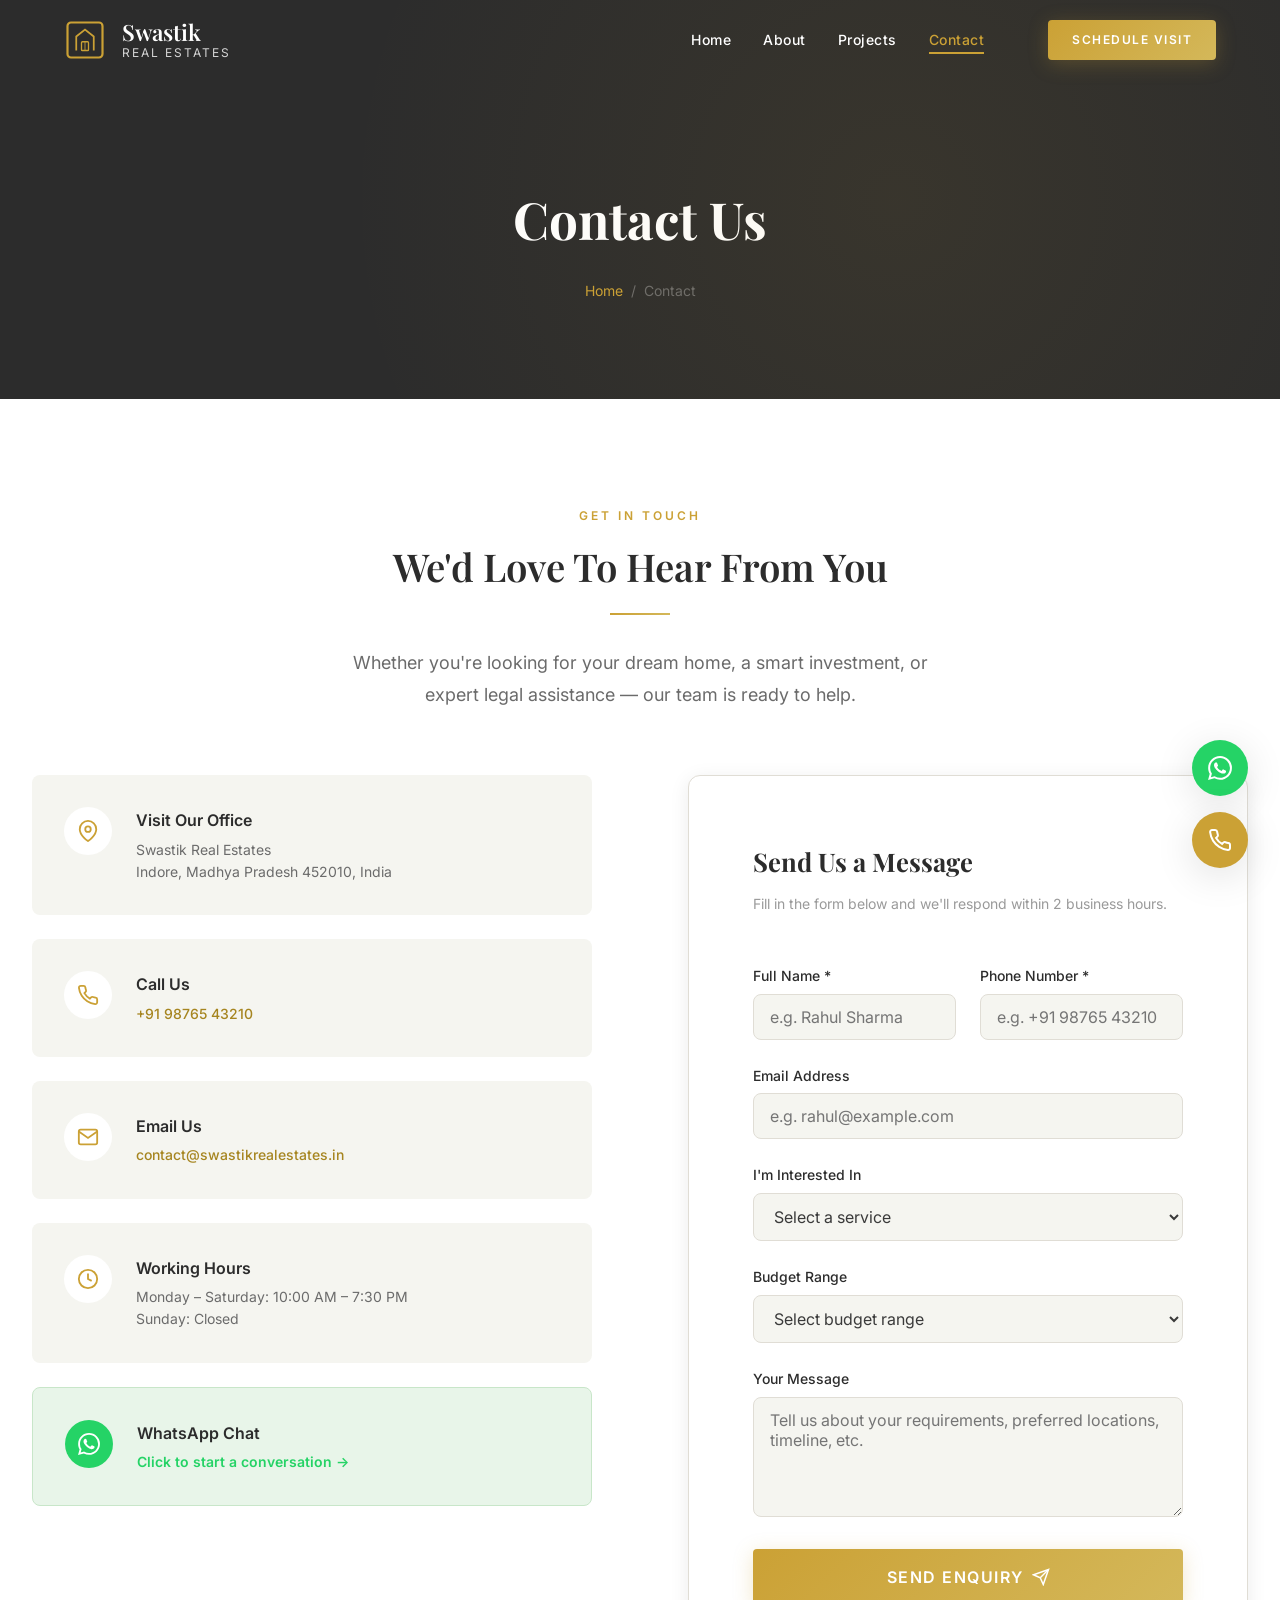
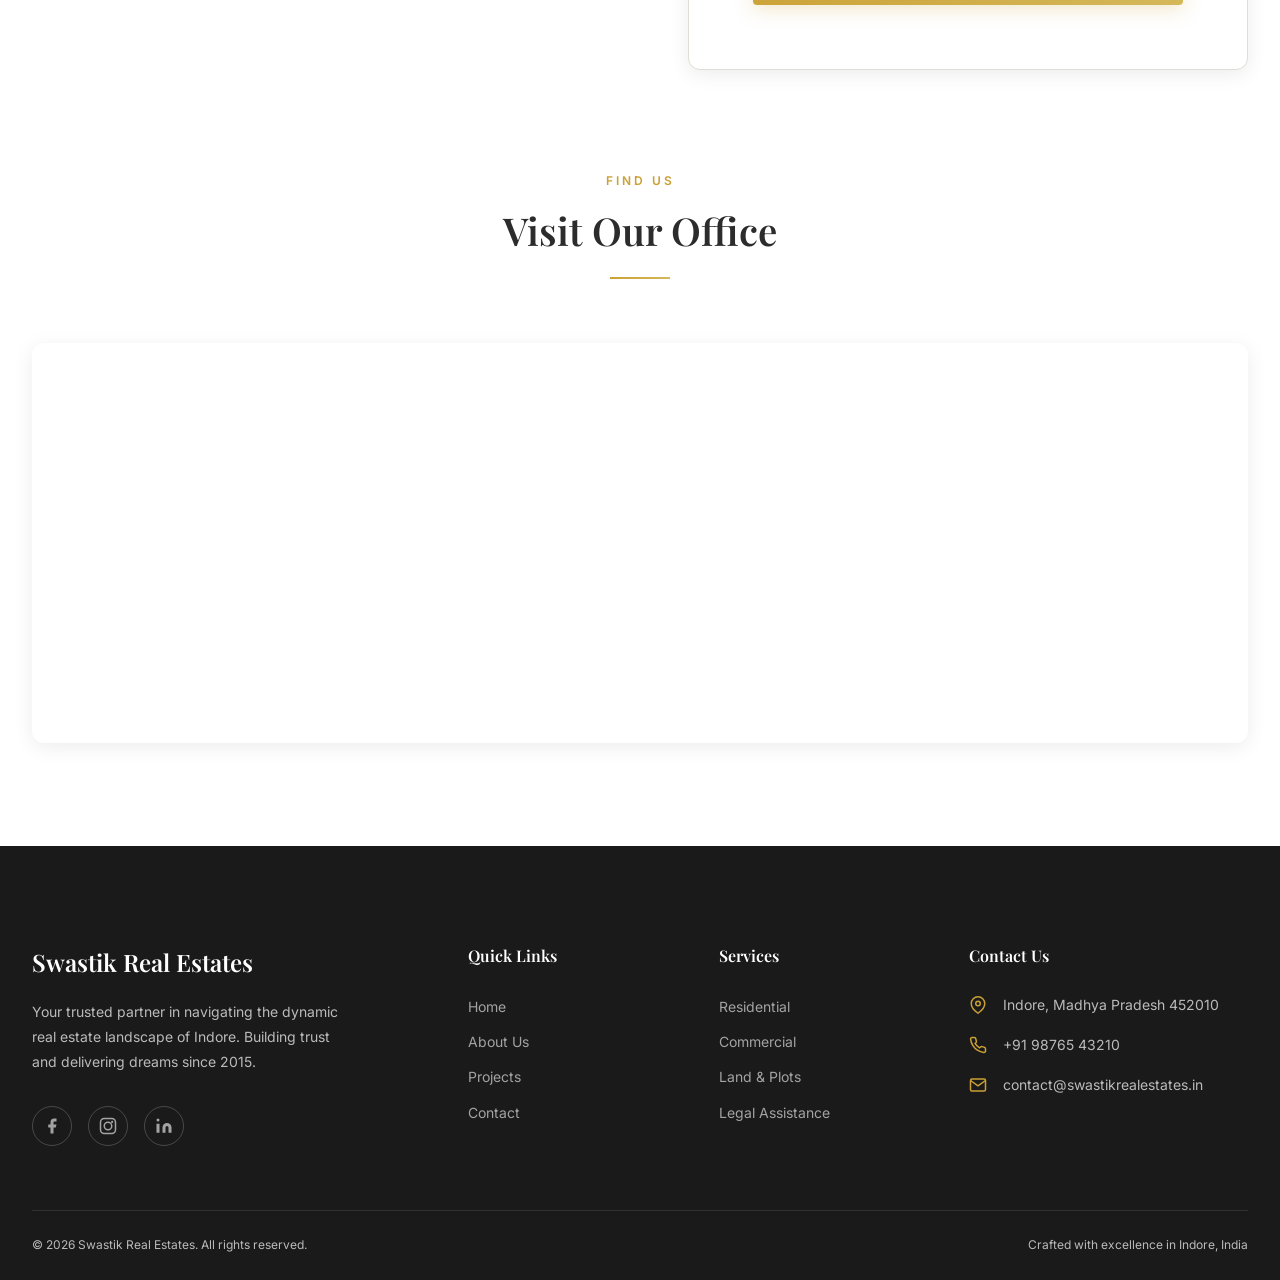
==== contact.html @ 311fb3ae "Initial commit" ====
<!DOCTYPE html>
<html lang="en">
<head>
  <meta charset="UTF-8">
  <meta name="viewport" content="width=device-width, initial-scale=1.0">
  <title>Contact Us — Swastik Real Estates | Schedule a Free Consultation</title>
  <meta name="description" content="Get in touch with Swastik Real Estates for expert property consultation in Indore. Call, WhatsApp, or visit our office. Free property advice and site visits.">
  <link rel="stylesheet" href="css/style.css">
  <link rel="icon" type="image/svg+xml" href="data:image/svg+xml,<svg xmlns='http://www.w3.org/2000/svg' viewBox='0 0 100 100'><text y='.9em' font-size='90'>🏛️</text></svg>">
</head>
<body>

  <a href="#main" class="skip-link">Skip to main content</a>

  <!-- HEADER -->
  <header class="header header--transparent" id="header">
    <div class="header__inner">
      <a href="index.html" class="header-logo" aria-label="Swastik Real Estates Home">
        <svg class="header-logo-icon" viewBox="0 0 48 48" fill="none"><rect x="4" y="4" width="40" height="40" rx="4" stroke="#CBA135" stroke-width="2.5"/><path d="M14 36V20L24 12L34 20V36" stroke="#CBA135" stroke-width="2"/><rect x="20" y="26" width="8" height="10" rx="1" stroke="#CBA135" stroke-width="1.5"/><line x1="24" y1="26" x2="24" y2="36" stroke="#CBA135" stroke-width="1"/></svg>
        <div class="header-logo-text">Swastik<span>Real Estates</span></div>
      </a>
      <nav class="nav">
        <ul class="nav-links">
          <li><a href="index.html" class="nav-link">Home</a></li>
          <li><a href="about.html" class="nav-link">About</a></li>
          <li><a href="projects.html" class="nav-link">Projects</a></li>
          <li><a href="contact.html" class="nav-link active">Contact</a></li>
        </ul>
        <a href="contact.html" class="btn btn--primary btn--sm nav-cta">Schedule Visit</a>
      </nav>
      <button class="hamburger" id="hamburger" aria-label="Toggle menu"><span></span><span></span><span></span></button>
    </div>
  </header>

  <div class="mobile-nav" id="mobileNav">
    <a href="index.html" class="nav-link">Home</a>
    <a href="about.html" class="nav-link">About</a>
    <a href="projects.html" class="nav-link">Projects</a>
    <a href="contact.html" class="nav-link active">Contact</a>
    <a href="contact.html" class="btn btn--primary" style="margin-top:1rem;">Schedule Visit</a>
  </div>

  <!-- PAGE HEADER -->
  <section class="page-header">
    <div class="container">
      <h1 class="page-header__title">Contact Us</h1>
      <div class="page-header__breadcrumb">
        <a href="index.html">Home</a>
        <span>/</span>
        <span>Contact</span>
      </div>
    </div>
  </section>

  <main id="main">

    <section class="section">
      <div class="container">
        <div class="text-center reveal" style="margin-bottom: var(--space-2xl);">
          <span class="section-label">Get In Touch</span>
          <h2 class="section-title">We'd Love To Hear From You</h2>
          <div class="gold-line"></div>
          <p class="section-subtitle">Whether you're looking for your dream home, a smart investment, or expert legal assistance — our team is ready to help.</p>
        </div>

        <div class="contact-grid">
          <!-- Contact Info -->
          <div class="reveal-left">
            <div class="contact-info-card">
              <div class="contact-info-card__icon">
                <svg viewBox="0 0 24 24" fill="none" stroke="currentColor" stroke-width="2"><path d="M21 10c0 7-9 13-9 13s-9-6-9-13a9 9 0 0 1 18 0z"/><circle cx="12" cy="10" r="3"/></svg>
              </div>
              <div>
                <div class="contact-info-card__title">Visit Our Office</div>
                <div class="contact-info-card__value">Swastik Real Estates<br>Indore, Madhya Pradesh 452010, India</div>
              </div>
            </div>

            <div class="contact-info-card">
              <div class="contact-info-card__icon">
                <svg viewBox="0 0 24 24" fill="none" stroke="currentColor" stroke-width="2"><path d="M22 16.92v3a2 2 0 0 1-2.18 2 19.79 19.79 0 0 1-8.63-3.07 19.5 19.5 0 0 1-6-6 19.79 19.79 0 0 1-3.07-8.67A2 2 0 0 1 4.11 2h3a2 2 0 0 1 2 1.72c.127.96.362 1.903.7 2.81a2 2 0 0 1-.45 2.11L8.09 9.91a16 16 0 0 0 6 6l1.27-1.27a2 2 0 0 1 2.11-.45c.907.338 1.85.573 2.81.7A2 2 0 0 1 22 16.92z"/></svg>
              </div>
              <div>
                <div class="contact-info-card__title">Call Us</div>
                <div class="contact-info-card__value"><a href="tel:+919876543210">+91 98765 43210</a></div>
              </div>
            </div>

            <div class="contact-info-card">
              <div class="contact-info-card__icon">
                <svg viewBox="0 0 24 24" fill="none" stroke="currentColor" stroke-width="2"><path d="M4 4h16c1.1 0 2 .9 2 2v12c0 1.1-.9 2-2 2H4c-1.1 0-2-.9-2-2V6c0-1.1.9-2 2-2z"/><polyline points="22,6 12,13 2,6"/></svg>
              </div>
              <div>
                <div class="contact-info-card__title">Email Us</div>
                <div class="contact-info-card__value"><a href="mailto:contact@swastikrealestates.in">contact@swastikrealestates.in</a></div>
              </div>
            </div>

            <div class="contact-info-card">
              <div class="contact-info-card__icon">
                <svg viewBox="0 0 24 24" fill="none" stroke="currentColor" stroke-width="2"><circle cx="12" cy="12" r="10"/><polyline points="12 6 12 12 16 14"/></svg>
              </div>
              <div>
                <div class="contact-info-card__title">Working Hours</div>
                <div class="contact-info-card__value">Monday – Saturday: 10:00 AM – 7:30 PM<br>Sunday: Closed</div>
              </div>
            </div>

            <div class="contact-info-card" style="background: #E8F5E9; border: 1px solid #C8E6C9;">
              <div class="contact-info-card__icon" style="background: #25D366; color: white;">
                <svg viewBox="0 0 24 24" fill="currentColor" width="22" height="22"><path d="M17.472 14.382c-.297-.149-1.758-.867-2.03-.967-.273-.099-.471-.148-.67.15-.197.297-.767.966-.94 1.164-.173.199-.347.223-.644.075-.297-.15-1.255-.463-2.39-1.475-.883-.788-1.48-1.761-1.653-2.059-.173-.297-.018-.458.13-.606.134-.133.298-.347.446-.52.149-.174.198-.298.298-.497.099-.198.05-.371-.025-.52-.075-.149-.669-1.612-.916-2.207-.242-.579-.487-.5-.669-.51-.173-.008-.371-.01-.57-.01-.198 0-.52.074-.792.372-.272.297-1.04 1.016-1.04 2.479 0 1.462 1.065 2.875 1.213 3.074.149.198 2.096 3.2 5.077 4.487.709.306 1.262.489 1.694.625.712.227 1.36.195 1.871.118.571-.085 1.758-.719 2.006-1.413.248-.694.248-1.289.173-1.413-.074-.124-.272-.198-.57-.347m-5.421 7.403h-.004a9.87 9.87 0 01-5.031-1.378l-.361-.214-3.741.982.998-3.648-.235-.374a9.86 9.86 0 01-1.51-5.26c.001-5.45 4.436-9.884 9.888-9.884 2.64 0 5.122 1.03 6.988 2.898a9.825 9.825 0 012.893 6.994c-.003 5.45-4.437 9.884-9.885 9.884m8.413-18.297A11.815 11.815 0 0012.05 0C5.495 0 .16 5.335.157 11.892c0 2.096.547 4.142 1.588 5.945L.057 24l6.305-1.654a11.882 11.882 0 005.683 1.448h.005c6.554 0 11.89-5.335 11.893-11.893a11.821 11.821 0 00-3.48-8.413z"/></svg>
              </div>
              <div>
                <div class="contact-info-card__title">WhatsApp Chat</div>
                <div class="contact-info-card__value"><a href="https://wa.me/919876543210?text=Hi%2C%20I%27m%20interested%20in%20your%20properties" target="_blank" rel="noopener" style="color:#25D366;font-weight:600;">Click to start a conversation →</a></div>
              </div>
            </div>
          </div>

          <!-- Contact Form -->
          <div class="reveal-right">
            <div class="contact-form">
              <h3 class="contact-form__title">Send Us a Message</h3>
              <p class="contact-form__subtitle">Fill in the form below and we'll respond within 2 business hours.</p>

              <form id="contactForm">
                <div class="form-row">
                  <div class="form-group">
                    <label for="contact-name">Full Name *</label>
                    <input type="text" id="contact-name" name="name" placeholder="e.g. Rahul Sharma" required>
                  </div>
                  <div class="form-group">
                    <label for="contact-phone">Phone Number *</label>
                    <input type="tel" id="contact-phone" name="phone" placeholder="e.g. +91 98765 43210" required>
                  </div>
                </div>

                <div class="form-group">
                  <label for="contact-email">Email Address</label>
                  <input type="email" id="contact-email" name="email" placeholder="e.g. rahul@example.com">
                </div>

                <div class="form-group">
                  <label for="contact-interest">I'm Interested In</label>
                  <select id="contact-interest" name="interest">
                    <option value="">Select a service</option>
                    <option value="residential">Residential Property</option>
                    <option value="commercial">Commercial Space</option>
                    <option value="land">Land / Plots</option>
                    <option value="legal">Legal & Documentation</option>
                    <option value="investment">Investment Consulting</option>
                    <option value="other">Other</option>
                  </select>
                </div>

                <div class="form-group">
                  <label for="contact-budget">Budget Range</label>
                  <select id="contact-budget" name="budget">
                    <option value="">Select budget range</option>
                    <option value="under-30l">Under ₹30 Lakhs</option>
                    <option value="30l-60l">₹30L – ₹60 Lakhs</option>
                    <option value="60l-1cr">₹60L – ₹1 Crore</option>
                    <option value="1cr-2cr">₹1Cr – ₹2 Crore</option>
                    <option value="above-2cr">Above ₹2 Crore</option>
                  </select>
                </div>

                <div class="form-group">
                  <label for="contact-message">Your Message</label>
                  <textarea id="contact-message" name="message" rows="4" placeholder="Tell us about your requirements, preferred locations, timeline, etc."></textarea>
                </div>

                <button type="submit" class="btn btn--primary btn--lg" style="width: 100%; justify-content: center;">
                  Send Enquiry
                  <svg width="18" height="18" viewBox="0 0 24 24" fill="none" stroke="currentColor" stroke-width="2"><line x1="22" y1="2" x2="11" y2="13"/><polygon points="22 2 15 22 11 13 2 9 22 2"/></svg>
                </button>
              </form>

              <!-- Success Message (hidden by default) -->
              <div id="formSuccess" style="display:none; text-align: center; padding: var(--space-xl);">
                <div style="width:64px; height:64px; border-radius:50%; background: #E8F5E9; margin: 0 auto var(--space-md); display:flex; align-items:center; justify-content:center;">
                  <svg width="32" height="32" viewBox="0 0 24 24" fill="none" stroke="#4CAF50" stroke-width="2.5"><polyline points="20 6 9 17 4 12"/></svg>
                </div>
                <h3 style="font-family: var(--font-heading); color: var(--color-charcoal); margin-bottom: var(--space-xs);">Thank You!</h3>
                <p style="color: var(--color-text-light); font-size: var(--fs-small);">Your enquiry has been received. Our team will contact you within 2 business hours.</p>
              </div>
            </div>
          </div>
        </div>

        <!-- Map -->
        <div class="reveal" style="margin-top: var(--space-3xl);">
          <div class="text-center" style="margin-bottom: var(--space-lg);">
            <span class="section-label">Find Us</span>
            <h2 class="section-title">Visit Our Office</h2>
            <div class="gold-line"></div>
          </div>
          <div class="map-section">
            <iframe src="https://www.google.com/maps/embed?pb=!1m18!1m12!1m3!1d117763.55627258074!2d75.7367653!3d22.6244011!2m3!1f0!2f0!3f0!3m2!1i1024!2i768!4f13.1!3m3!1m2!1s0x3962fb0023b73fff%3A0x2bd9117b32eca901!2sSwastik%20Real%20Estates!5e0!3m2!1sen!2sin!4v1700000000000!5m2!1sen!2sin" allowfullscreen="" loading="lazy" referrerpolicy="no-referrer-when-downgrade" title="Swastik Real Estates office location on Google Maps"></iframe>
          </div>
        </div>
      </div>
    </section>

  </main>

  <!-- FOOTER -->
  <footer class="footer">
    <div class="container">
      <div class="footer__grid">
        <div>
          <div class="footer__brand-logo">Swastik Real Estates</div>
          <p class="footer__brand-desc">Your trusted partner in navigating the dynamic real estate landscape of Indore. Building trust and delivering dreams since 2015.</p>
          <div class="footer__social">
            <a href="#" aria-label="Facebook"><svg viewBox="0 0 24 24" fill="currentColor"><path d="M18 2h-3a5 5 0 0 0-5 5v3H7v4h3v8h4v-8h3l1-4h-4V7a1 1 0 0 1 1-1h3z"/></svg></a>
            <a href="#" aria-label="Instagram"><svg viewBox="0 0 24 24" fill="none" stroke="currentColor" stroke-width="2"><rect x="2" y="2" width="20" height="20" rx="5"/><circle cx="12" cy="12" r="5"/><circle cx="17.5" cy="6.5" r="1.5" fill="currentColor" stroke="none"/></svg></a>
            <a href="#" aria-label="LinkedIn"><svg viewBox="0 0 24 24" fill="currentColor"><path d="M16 8a6 6 0 0 1 6 6v7h-4v-7a2 2 0 0 0-2-2 2 2 0 0 0-2 2v7h-4v-7a6 6 0 0 1 6-6z"/><rect x="2" y="9" width="4" height="12"/><circle cx="4" cy="4" r="2"/></svg></a>
          </div>
        </div>
        <div>
          <h4 class="footer__heading">Quick Links</h4>
          <ul class="footer__links"><li><a href="index.html">Home</a></li><li><a href="about.html">About Us</a></li><li><a href="projects.html">Projects</a></li><li><a href="contact.html">Contact</a></li></ul>
        </div>
        <div>
          <h4 class="footer__heading">Services</h4>
          <ul class="footer__links"><li><a href="projects.html">Residential</a></li><li><a href="projects.html">Commercial</a></li><li><a href="projects.html">Land & Plots</a></li><li><a href="contact.html">Legal Assistance</a></li></ul>
        </div>
        <div>
          <h4 class="footer__heading">Contact Us</h4>
          <div class="footer__contact-item"><svg viewBox="0 0 24 24" fill="none" stroke="currentColor" stroke-width="2"><path d="M21 10c0 7-9 13-9 13s-9-6-9-13a9 9 0 0 1 18 0z"/><circle cx="12" cy="10" r="3"/></svg><span>Indore, Madhya Pradesh 452010</span></div>
          <div class="footer__contact-item"><svg viewBox="0 0 24 24" fill="none" stroke="currentColor" stroke-width="2"><path d="M22 16.92v3a2 2 0 0 1-2.18 2 19.79 19.79 0 0 1-8.63-3.07 19.5 19.5 0 0 1-6-6 19.79 19.79 0 0 1-3.07-8.67A2 2 0 0 1 4.11 2h3a2 2 0 0 1 2 1.72c.127.96.362 1.903.7 2.81a2 2 0 0 1-.45 2.11L8.09 9.91a16 16 0 0 0 6 6l1.27-1.27a2 2 0 0 1 2.11-.45c.907.338 1.85.573 2.81.7A2 2 0 0 1 22 16.92z"/></svg><span><a href="tel:+919876543210">+91 98765 43210</a></span></div>
          <div class="footer__contact-item"><svg viewBox="0 0 24 24" fill="none" stroke="currentColor" stroke-width="2"><path d="M4 4h16c1.1 0 2 .9 2 2v12c0 1.1-.9 2-2 2H4c-1.1 0-2-.9-2-2V6c0-1.1.9-2 2-2z"/><polyline points="22,6 12,13 2,6"/></svg><span><a href="mailto:contact@swastikrealestates.in">contact@swastikrealestates.in</a></span></div>
        </div>
      </div>
      <div class="footer__bottom">
        <p>&copy; 2026 Swastik Real Estates. All rights reserved.</p>
        <p>Crafted with excellence in Indore, India</p>
      </div>
    </div>
  </footer>

  <div class="floating-btns">
    <a href="https://wa.me/919876543210" class="floating-btn floating-btn--whatsapp" aria-label="WhatsApp" target="_blank" rel="noopener"><svg viewBox="0 0 24 24" fill="currentColor"><path d="M17.472 14.382c-.297-.149-1.758-.867-2.03-.967-.273-.099-.471-.148-.67.15-.197.297-.767.966-.94 1.164-.173.199-.347.223-.644.075-.297-.15-1.255-.463-2.39-1.475-.883-.788-1.48-1.761-1.653-2.059-.173-.297-.018-.458.13-.606.134-.133.298-.347.446-.52.149-.174.198-.298.298-.497.099-.198.05-.371-.025-.52-.075-.149-.669-1.612-.916-2.207-.242-.579-.487-.5-.669-.51-.173-.008-.371-.01-.57-.01-.198 0-.52.074-.792.372-.272.297-1.04 1.016-1.04 2.479 0 1.462 1.065 2.875 1.213 3.074.149.198 2.096 3.2 5.077 4.487.709.306 1.262.489 1.694.625.712.227 1.36.195 1.871.118.571-.085 1.758-.719 2.006-1.413.248-.694.248-1.289.173-1.413-.074-.124-.272-.198-.57-.347m-5.421 7.403h-.004a9.87 9.87 0 01-5.031-1.378l-.361-.214-3.741.982.998-3.648-.235-.374a9.86 9.86 0 01-1.51-5.26c.001-5.45 4.436-9.884 9.888-9.884 2.64 0 5.122 1.03 6.988 2.898a9.825 9.825 0 012.893 6.994c-.003 5.45-4.437 9.884-9.885 9.884m8.413-18.297A11.815 11.815 0 0012.05 0C5.495 0 .16 5.335.157 11.892c0 2.096.547 4.142 1.588 5.945L.057 24l6.305-1.654a11.882 11.882 0 005.683 1.448h.005c6.554 0 11.89-5.335 11.893-11.893a11.821 11.821 0 00-3.48-8.413z"/></svg></a>
    <a href="tel:+919876543210" class="floating-btn floating-btn--call" aria-label="Call us"><svg viewBox="0 0 24 24" fill="none" stroke="currentColor" stroke-width="2"><path d="M22 16.92v3a2 2 0 0 1-2.18 2 19.79 19.79 0 0 1-8.63-3.07 19.5 19.5 0 0 1-6-6 19.79 19.79 0 0 1-3.07-8.67A2 2 0 0 1 4.11 2h3a2 2 0 0 1 2 1.72 12.84 12.84 0 0 0 .7 2.81 2 2 0 0 1-.45 2.11L8.09 9.91a16 16 0 0 0 6 6l1.27-1.27a2 2 0 0 1 2.11-.45 12.84 12.84 0 0 0 2.81.7A2 2 0 0 1 22 16.92z"/></svg></a>
  </div>
  <div class="mobile-cta-bar">
    <a href="tel:+919876543210" class="mobile-cta-bar__call"><svg width="18" height="18" viewBox="0 0 24 24" fill="none" stroke="currentColor" stroke-width="2"><path d="M22 16.92v3a2 2 0 0 1-2.18 2 19.79 19.79 0 0 1-8.63-3.07 19.5 19.5 0 0 1-6-6 19.79 19.79 0 0 1-3.07-8.67A2 2 0 0 1 4.11 2h3a2 2 0 0 1 2 1.72 12.84 12.84 0 0 0 .7 2.81 2 2 0 0 1-.45 2.11L8.09 9.91a16 16 0 0 0 6 6l1.27-1.27a2 2 0 0 1 2.11-.45 12.84 12.84 0 0 0 2.81.7A2 2 0 0 1 22 16.92z"/></svg>Call Now</a>
    <a href="https://wa.me/919876543210" class="mobile-cta-bar__whatsapp" target="_blank" rel="noopener"><svg width="18" height="18" viewBox="0 0 24 24" fill="currentColor"><path d="M17.472 14.382c-.297-.149-1.758-.867-2.03-.967-.273-.099-.471-.148-.67.15-.197.297-.767.966-.94 1.164-.173.199-.347.223-.644.075-.297-.15-1.255-.463-2.39-1.475-.883-.788-1.48-1.761-1.653-2.059-.173-.297-.018-.458.13-.606.134-.133.298-.347.446-.52.149-.174.198-.298.298-.497.099-.198.05-.371-.025-.52-.075-.149-.669-1.612-.916-2.207-.242-.579-.487-.5-.669-.51-.173-.008-.371-.01-.57-.01-.198 0-.52.074-.792.372-.272.297-1.04 1.016-1.04 2.479 0 1.462 1.065 2.875 1.213 3.074.149.198 2.096 3.2 5.077 4.487.709.306 1.262.489 1.694.625.712.227 1.36.195 1.871.118.571-.085 1.758-.719 2.006-1.413.248-.694.248-1.289.173-1.413-.074-.124-.272-.198-.57-.347m-5.421 7.403h-.004a9.87 9.87 0 01-5.031-1.378l-.361-.214-3.741.982.998-3.648-.235-.374a9.86 9.86 0 01-1.51-5.26c.001-5.45 4.436-9.884 9.888-9.884 2.64 0 5.122 1.03 6.988 2.898a9.825 9.825 0 012.893 6.994c-.003 5.45-4.437 9.884-9.885 9.884m8.413-18.297A11.815 11.815 0 0012.05 0C5.495 0 .16 5.335.157 11.892c0 2.096.547 4.142 1.588 5.945L.057 24l6.305-1.654a11.882 11.882 0 005.683 1.448h.005c6.554 0 11.89-5.335 11.893-11.893a11.821 11.821 0 00-3.48-8.413z"/></svg>WhatsApp</a>
  </div>

  <script src="js/script.js"></script>
</body>
</html>
---- css/style.css ----
/* ================================================
   SWASTIK REAL ESTATES — Design System & Styles
   ================================================ */

/* ---- Google Fonts ---- */
@import url('https://fonts.googleapis.com/css2?family=Playfair+Display:ital,wght@0,400;0,500;0,600;0,700;1,400;1,500&family=Inter:wght@300;400;500;600;700&display=swap');

/* ---- CSS Custom Properties (Design Tokens) ---- */
:root {
  /* Colors */
  --color-white: #FFFFFF;
  --color-cream: #F5F5F0;
  --color-beige: #F0EDE6;
  --color-beige-dark: #E8E3D9;
  --color-gold: #CBA135;
  --color-gold-light: #D4B85A;
  --color-gold-dark: #A68520;
  --color-gold-muted: #BEA98E;
  --color-charcoal: #2C2C2C;
  --color-dark: #1A1A1A;
  --color-text: #3A3A3A;
  --color-text-light: #6B6B6B;
  --color-text-muted: #9A9A9A;
  --color-border: #E0DDD5;
  --color-overlay: rgba(26, 26, 26, 0.55);
  --color-overlay-light: rgba(26, 26, 26, 0.3);
  --color-success: #4CAF50;
  --color-error: #E53935;

  /* Typography */
  --font-heading: 'Playfair Display', Georgia, 'Times New Roman', serif;
  --font-body: 'Inter', -apple-system, BlinkMacSystemFont, 'Segoe UI', sans-serif;

  /* Font Sizes */
  --fs-hero: clamp(2.5rem, 5vw, 4.5rem);
  --fs-h1: clamp(2rem, 4vw, 3.5rem);
  --fs-h2: clamp(1.75rem, 3vw, 2.75rem);
  --fs-h3: clamp(1.25rem, 2vw, 1.75rem);
  --fs-h4: clamp(1.1rem, 1.5vw, 1.35rem);
  --fs-body: 1rem;
  --fs-body-lg: 1.125rem;
  --fs-small: 0.875rem;
  --fs-xs: 0.75rem;

  /* Spacing */
  --space-xs: 0.5rem;
  --space-sm: 1rem;
  --space-md: 1.5rem;
  --space-lg: 2rem;
  --space-xl: 3rem;
  --space-2xl: 4rem;
  --space-3xl: 6rem;
  --space-4xl: 8rem;
  --space-section: clamp(4rem, 8vw, 8rem);

  /* Layout */
  --max-width: 1280px;
  --max-width-narrow: 900px;
  --header-height: 80px;

  /* Borders & Radius */
  --radius-sm: 4px;
  --radius-md: 8px;
  --radius-lg: 12px;
  --radius-xl: 20px;

  /* Shadows */
  --shadow-sm: 0 2px 8px rgba(0,0,0,0.06);
  --shadow-md: 0 4px 20px rgba(0,0,0,0.08);
  --shadow-lg: 0 8px 40px rgba(0,0,0,0.12);
  --shadow-xl: 0 16px 60px rgba(0,0,0,0.15);
  --shadow-gold: 0 4px 20px rgba(203,161,53,0.25);

  /* Transitions */
  --transition-fast: 200ms ease-out;
  --transition-base: 300ms ease-out;
  --transition-slow: 500ms ease-out;
}

/* ---- Global Reset ---- */
*,
*::before,
*::after {
  margin: 0;
  padding: 0;
  box-sizing: border-box;
}

html {
  scroll-behavior: smooth;
  -webkit-text-size-adjust: 100%;
}

body {
  font-family: var(--font-body);
  font-size: var(--fs-body);
  color: var(--color-text);
  background-color: var(--color-white);
  line-height: 1.7;
  overflow-x: hidden;
  -webkit-font-smoothing: antialiased;
  -moz-osx-font-smoothing: grayscale;
}

img {
  max-width: 100%;
  height: auto;
  display: block;
}

a {
  text-decoration: none;
  color: inherit;
  transition: color var(--transition-fast);
}

ul, ol {
  list-style: none;
}

button {
  cursor: pointer;
  border: none;
  background: none;
  font-family: inherit;
}

input, textarea, select {
  font-family: inherit;
  font-size: inherit;
}

/* ---- Skip to content (A11y) ---- */
.skip-link {
  position: absolute;
  top: -100%;
  left: 0;
  background: var(--color-gold);
  color: var(--color-white);
  padding: var(--space-xs) var(--space-sm);
  z-index: 10000;
  font-weight: 600;
}
.skip-link:focus {
  top: 0;
}

/* ---- Utility Classes ---- */
.container {
  width: 100%;
  max-width: var(--max-width);
  margin: 0 auto;
  padding-left: var(--space-lg);
  padding-right: var(--space-lg);
}

.container--narrow {
  max-width: var(--max-width-narrow);
}

.section {
  padding-top: var(--space-section);
  padding-bottom: var(--space-section);
}

.section--cream {
  background-color: var(--color-cream);
}

.section--dark {
  background-color: var(--color-dark);
  color: var(--color-white);
}

.text-center { text-align: center; }
.text-gold { color: var(--color-gold); }

.section-label {
  display: inline-block;
  font-family: var(--font-body);
  font-size: var(--fs-xs);
  font-weight: 600;
  letter-spacing: 3px;
  text-transform: uppercase;
  color: var(--color-gold);
  margin-bottom: var(--space-sm);
}

.section-title {
  font-family: var(--font-heading);
  font-size: var(--fs-h2);
  font-weight: 600;
  color: var(--color-charcoal);
  line-height: 1.2;
  margin-bottom: var(--space-md);
}

.section--dark .section-title {
  color: var(--color-white);
}

.section-subtitle {
  font-size: var(--fs-body-lg);
  color: var(--color-text-light);
  max-width: 600px;
  line-height: 1.8;
}

.text-center .section-subtitle {
  margin-left: auto;
  margin-right: auto;
}

.gold-line {
  width: 60px;
  height: 2px;
  background: linear-gradient(90deg, var(--color-gold), var(--color-gold-light));
  margin-bottom: var(--space-lg);
}

.text-center .gold-line {
  margin-left: auto;
  margin-right: auto;
}

/* ---- Buttons ---- */
.btn {
  display: inline-flex;
  align-items: center;
  gap: var(--space-xs);
  padding: 14px 32px;
  font-family: var(--font-body);
  font-size: var(--fs-small);
  font-weight: 600;
  letter-spacing: 1.5px;
  text-transform: uppercase;
  border-radius: var(--radius-sm);
  transition: all var(--transition-fast);
  position: relative;
  overflow: hidden;
}

.btn--primary {
  background: linear-gradient(135deg, var(--color-gold), var(--color-gold-light));
  color: var(--color-white);
  box-shadow: var(--shadow-gold);
}
.btn--primary:hover {
  background: linear-gradient(135deg, var(--color-gold-dark), var(--color-gold));
  transform: translateY(-2px);
  box-shadow: 0 6px 25px rgba(203,161,53,0.35);
}

.btn--outline {
  border: 1.5px solid var(--color-gold);
  color: var(--color-gold);
  background: transparent;
}
.btn--outline:hover {
  background: var(--color-gold);
  color: var(--color-white);
  transform: translateY(-2px);
}

.btn--white {
  border: 1.5px solid var(--color-white);
  color: var(--color-white);
  background: transparent;
}
.btn--white:hover {
  background: var(--color-white);
  color: var(--color-charcoal);
}

.btn--dark {
  background: var(--color-charcoal);
  color: var(--color-white);
}
.btn--dark:hover {
  background: var(--color-dark);
  transform: translateY(-2px);
}

.btn--sm {
  padding: 10px 24px;
  font-size: var(--fs-xs);
}

.btn--lg {
  padding: 18px 42px;
  font-size: var(--fs-body);
}

/* ================================================
   HEADER / NAVIGATION
   ================================================ */
.header {
  position: fixed;
  top: 0;
  left: 0;
  width: 100%;
  z-index: 1000;
  transition: all var(--transition-base);
  height: var(--header-height);
}

.header--transparent {
  background: transparent;
}

.header--scrolled {
  background: rgba(255,255,255,0.97);
  backdrop-filter: blur(10px);
  box-shadow: var(--shadow-sm);
}

.header--scrolled .nav-link {
  color: var(--color-charcoal);
}
.header--scrolled .nav-link:hover,
.header--scrolled .nav-link.active {
  color: var(--color-gold);
}

.header--scrolled .header-logo-text {
  color: var(--color-charcoal);
}

.header--scrolled .hamburger span {
  background: var(--color-charcoal);
}

.header__inner {
  display: flex;
  align-items: center;
  justify-content: space-between;
  height: 100%;
  padding: 0 var(--space-2xl);
}

.header-logo {
  display: flex;
  align-items: center;
  gap: var(--space-sm);
  z-index: 1001;
}

.header-logo-icon {
  width: 42px;
  height: 42px;
}

.header-logo-text {
  font-family: var(--font-heading);
  font-size: 1.4rem;
  font-weight: 600;
  color: var(--color-white);
  transition: color var(--transition-fast);
  line-height: 1.2;
}

.header-logo-text span {
  display: block;
  font-family: var(--font-body);
  font-size: var(--fs-xs);
  font-weight: 400;
  letter-spacing: 2px;
  text-transform: uppercase;
  opacity: 0.8;
}

.nav {
  display: flex;
  align-items: center;
  gap: var(--space-xl);
}

.nav-links {
  display: flex;
  align-items: center;
  gap: var(--space-lg);
}

.nav-link {
  font-size: var(--fs-small);
  font-weight: 500;
  letter-spacing: 0.5px;
  color: var(--color-white);
  position: relative;
  padding: 4px 0;
  transition: color var(--transition-fast);
}

.nav-link::after {
  content: '';
  position: absolute;
  bottom: -2px;
  left: 0;
  width: 0;
  height: 2px;
  background: var(--color-gold);
  transition: width var(--transition-fast);
}

.nav-link:hover::after,
.nav-link.active::after {
  width: 100%;
}

.nav-link:hover,
.nav-link.active {
  color: var(--color-gold);
}

.nav-cta {
  margin-left: var(--space-sm);
}

/* Hamburger */
.hamburger {
  display: none;
  flex-direction: column;
  gap: 5px;
  width: 28px;
  cursor: pointer;
  z-index: 1001;
  padding: 4px 0;
}

.hamburger span {
  width: 100%;
  height: 2px;
  background: var(--color-white);
  transition: all var(--transition-fast);
  border-radius: 2px;
}

.hamburger.active span:nth-child(1) {
  transform: rotate(45deg) translate(5px, 5px);
}
.hamburger.active span:nth-child(2) {
  opacity: 0;
}
.hamburger.active span:nth-child(3) {
  transform: rotate(-45deg) translate(5px, -5px);
}

/* Mobile nav */
.mobile-nav {
  position: fixed;
  top: 0;
  right: -100%;
  width: 100%;
  height: 100vh;
  background: var(--color-dark);
  z-index: 999;
  display: flex;
  flex-direction: column;
  justify-content: center;
  align-items: center;
  gap: var(--space-lg);
  transition: right var(--transition-slow);
}

.mobile-nav.active {
  right: 0;
}

.mobile-nav .nav-link {
  font-size: 1.5rem;
  color: var(--color-white);
  font-family: var(--font-heading);
}

.mobile-nav .nav-link:hover {
  color: var(--color-gold);
}

/* ================================================
   HERO SECTION
   ================================================ */
.hero {
  position: relative;
  height: 100vh;
  min-height: 600px;
  display: flex;
  align-items: center;
  overflow: hidden;
}

.hero__bg {
  position: absolute;
  inset: 0;
  z-index: -2;
}

.hero__bg img {
  width: 100%;
  height: 100%;
  object-fit: cover;
}

.hero__overlay {
  position: absolute;
  inset: 0;
  background: linear-gradient(
    135deg,
    rgba(26, 26, 26, 0.7) 0%,
    rgba(26, 26, 26, 0.4) 50%,
    rgba(26, 26, 26, 0.6) 100%
  );
  z-index: -1;
}

.hero__content {
  max-width: 720px;
  padding-left: var(--space-2xl);
  animation: heroFadeIn 1.2s ease-out;
}

@keyframes heroFadeIn {
  from { opacity: 0; transform: translateY(40px); }
  to { opacity: 1; transform: translateY(0); }
}

.hero__label {
  font-size: var(--fs-xs);
  font-weight: 600;
  letter-spacing: 4px;
  text-transform: uppercase;
  color: var(--color-gold);
  margin-bottom: var(--space-md);
}

.hero__title {
  font-family: var(--font-heading);
  font-size: var(--fs-hero);
  font-weight: 700;
  color: var(--color-white);
  line-height: 1.1;
  margin-bottom: var(--space-md);
}

.hero__title em {
  font-style: italic;
  color: var(--color-gold-light);
}

.hero__subtitle {
  font-size: var(--fs-body-lg);
  color: rgba(255,255,255,0.8);
  line-height: 1.8;
  margin-bottom: var(--space-xl);
  max-width: 540px;
}

.hero__actions {
  display: flex;
  gap: var(--space-sm);
  flex-wrap: wrap;
}

/* Hero scroll indicator */
.hero__scroll {
  position: absolute;
  bottom: 40px;
  left: 50%;
  transform: translateX(-50%);
  display: flex;
  flex-direction: column;
  align-items: center;
  gap: var(--space-xs);
  color: rgba(255,255,255,0.6);
  font-size: var(--fs-xs);
  letter-spacing: 2px;
  text-transform: uppercase;
  animation: scrollBounce 2s infinite;
}

@keyframes scrollBounce {
  0%, 100% { transform: translateX(-50%) translateY(0); }
  50% { transform: translateX(-50%) translateY(8px); }
}

.hero__scroll-line {
  width: 1px;
  height: 40px;
  background: linear-gradient(to bottom, rgba(255,255,255,0.6), transparent);
}

/* ================================================
   TRUST BAR / STATS
   ================================================ */
.trust-bar {
  background: var(--color-charcoal);
  padding: var(--space-xl) 0;
  position: relative;
}

.trust-bar::before {
  content: '';
  position: absolute;
  top: 0;
  left: 10%;
  right: 10%;
  height: 1px;
  background: linear-gradient(90deg, transparent, var(--color-gold-muted), transparent);
}

.trust-bar__grid {
  display: grid;
  grid-template-columns: repeat(4, 1fr);
  gap: var(--space-lg);
  text-align: center;
}

.trust-stat {
  padding: var(--space-sm);
}

.trust-stat__number {
  font-family: var(--font-heading);
  font-size: clamp(2rem, 3vw, 3rem);
  font-weight: 700;
  color: var(--color-gold);
  line-height: 1;
  margin-bottom: var(--space-xs);
}

.trust-stat__label {
  font-size: var(--fs-small);
  color: rgba(255,255,255,0.7);
  letter-spacing: 0.5px;
}

/* ================================================
   FEATURED PROJECTS
   ================================================ */
.projects-grid {
  display: grid;
  grid-template-columns: repeat(3, 1fr);
  gap: var(--space-lg);
  margin-top: var(--space-2xl);
}

.project-card {
  position: relative;
  border-radius: var(--radius-lg);
  overflow: hidden;
  box-shadow: var(--shadow-md);
  transition: all var(--transition-base);
  cursor: pointer;
  group: true;
}

.project-card:hover {
  transform: translateY(-8px);
  box-shadow: var(--shadow-xl);
}

.project-card__image {
  position: relative;
  padding-top: 75%;
  overflow: hidden;
}

.project-card__image img {
  position: absolute;
  top: 0;
  left: 0;
  width: 100%;
  height: 100%;
  object-fit: cover;
  transition: transform var(--transition-slow);
}

.project-card:hover .project-card__image img {
  transform: scale(1.08);
}

.project-card__badge {
  position: absolute;
  top: var(--space-sm);
  left: var(--space-sm);
  background: var(--color-gold);
  color: var(--color-white);
  font-size: var(--fs-xs);
  font-weight: 600;
  letter-spacing: 1px;
  text-transform: uppercase;
  padding: 6px 14px;
  border-radius: var(--radius-sm);
  z-index: 2;
}

.project-card__overlay {
  position: absolute;
  bottom: 0;
  left: 0;
  right: 0;
  padding: var(--space-lg);
  background: linear-gradient(to top, rgba(0,0,0,0.8), transparent);
  opacity: 0;
  transition: opacity var(--transition-base);
  display: flex;
  align-items: flex-end;
  justify-content: center;
  top: 0;
}

.project-card:hover .project-card__overlay {
  opacity: 1;
}

.project-card__overlay .btn {
  margin-bottom: var(--space-lg);
}

.project-card__info {
  padding: var(--space-md) var(--space-lg);
  background: var(--color-white);
}

.project-card__title {
  font-family: var(--font-heading);
  font-size: var(--fs-h4);
  font-weight: 600;
  color: var(--color-charcoal);
  margin-bottom: var(--space-xs);
}

.project-card__location {
  font-size: var(--fs-small);
  color: var(--color-text-light);
  display: flex;
  align-items: center;
  gap: 6px;
  margin-bottom: var(--space-sm);
}

.project-card__meta {
  display: flex;
  justify-content: space-between;
  align-items: center;
  padding-top: var(--space-sm);
  border-top: 1px solid var(--color-border);
}

.project-card__price {
  font-family: var(--font-heading);
  font-size: var(--fs-body-lg);
  font-weight: 600;
  color: var(--color-gold-dark);
}

.project-card__config {
  font-size: var(--fs-small);
  color: var(--color-text-muted);
}

/* ================================================
   ABOUT SNIPPET (Homepage)
   ================================================ */
.about-snippet {
  display: grid;
  grid-template-columns: 1fr 1fr;
  gap: var(--space-3xl);
  align-items: center;
}

.about-snippet__image {
  position: relative;
  border-radius: var(--radius-lg);
  overflow: hidden;
  box-shadow: var(--shadow-lg);
}

.about-snippet__image img {
  width: 100%;
  height: 100%;
  object-fit: cover;
  aspect-ratio: 4/3;
}

.about-snippet__image::after {
  content: '';
  position: absolute;
  bottom: -15px;
  right: -15px;
  width: 120px;
  height: 120px;
  border: 3px solid var(--color-gold);
  border-radius: var(--radius-md);
  z-index: -1;
}

.about-snippet__text p {
  color: var(--color-text-light);
  line-height: 1.8;
  margin-bottom: var(--space-md);
}

.about-values {
  display: grid;
  grid-template-columns: 1fr 1fr;
  gap: var(--space-sm);
  margin-top: var(--space-lg);
  margin-bottom: var(--space-xl);
}

.about-value {
  display: flex;
  align-items: center;
  gap: var(--space-xs);
  font-size: var(--fs-small);
  font-weight: 500;
  color: var(--color-charcoal);
}

.about-value svg {
  width: 20px;
  height: 20px;
  color: var(--color-gold);
  flex-shrink: 0;
}

/* ================================================
   LIFESTYLE / SERVICES TWO-COLUMN
   ================================================ */
.lifestyle-row {
  display: grid;
  grid-template-columns: 1fr 1fr;
  gap: var(--space-3xl);
  align-items: center;
  margin-bottom: var(--space-3xl);
}

.lifestyle-row:nth-child(even) {
  direction: rtl;
}
.lifestyle-row:nth-child(even) > * {
  direction: ltr;
}

.lifestyle-row__image {
  border-radius: var(--radius-lg);
  overflow: hidden;
  box-shadow: var(--shadow-lg);
}

.lifestyle-row__image img {
  width: 100%;
  aspect-ratio: 16/10;
  object-fit: cover;
  transition: transform var(--transition-slow);
}

.lifestyle-row__image:hover img {
  transform: scale(1.03);
}

.lifestyle-row__content h3 {
  font-family: var(--font-heading);
  font-size: var(--fs-h3);
  color: var(--color-charcoal);
  margin-bottom: var(--space-sm);
}

.lifestyle-row__content p {
  color: var(--color-text-light);
  line-height: 1.8;
  margin-bottom: var(--space-md);
}

/* ================================================
   SERVICES SECTION
   ================================================ */
.services-grid {
  display: grid;
  grid-template-columns: repeat(4, 1fr);
  gap: var(--space-lg);
  margin-top: var(--space-2xl);
}

.service-card {
  background: var(--color-white);
  border: 1px solid var(--color-border);
  border-radius: var(--radius-lg);
  padding: var(--space-xl) var(--space-lg);
  text-align: center;
  transition: all var(--transition-base);
  position: relative;
  overflow: hidden;
}

.service-card::before {
  content: '';
  position: absolute;
  top: 0;
  left: 0;
  width: 100%;
  height: 3px;
  background: linear-gradient(90deg, var(--color-gold), var(--color-gold-light));
  transform: scaleX(0);
  transition: transform var(--transition-base);
}

.service-card:hover {
  transform: translateY(-6px);
  box-shadow: var(--shadow-lg);
  border-color: var(--color-gold-muted);
}

.service-card:hover::before {
  transform: scaleX(1);
}

.service-card__icon {
  width: 56px;
  height: 56px;
  margin: 0 auto var(--space-md);
  display: flex;
  align-items: center;
  justify-content: center;
  background: var(--color-cream);
  border-radius: 50%;
  color: var(--color-gold);
}

.service-card__icon svg {
  width: 28px;
  height: 28px;
}

.service-card__title {
  font-family: var(--font-heading);
  font-size: var(--fs-h4);
  color: var(--color-charcoal);
  margin-bottom: var(--space-xs);
}

.service-card__desc {
  font-size: var(--fs-small);
  color: var(--color-text-light);
  line-height: 1.7;
  margin-bottom: var(--space-sm);
}

.service-card__price {
  font-size: var(--fs-small);
  font-weight: 600;
  color: var(--color-gold-dark);
}

/* ================================================
   TESTIMONIALS
   ================================================ */
.testimonials-grid {
  display: grid;
  grid-template-columns: repeat(3, 1fr);
  gap: var(--space-lg);
  margin-top: var(--space-2xl);
}

.testimonial-card {
  background: var(--color-white);
  border-radius: var(--radius-lg);
  padding: var(--space-xl);
  box-shadow: var(--shadow-md);
  position: relative;
  transition: transform var(--transition-base);
}

.testimonial-card:hover {
  transform: translateY(-4px);
}

.testimonial-card__quote-icon {
  color: var(--color-gold);
  opacity: 0.3;
  margin-bottom: var(--space-sm);
}

.testimonial-card__quote-icon svg {
  width: 36px;
  height: 36px;
}

.testimonial-card__text {
  font-size: var(--fs-body);
  color: var(--color-text);
  line-height: 1.8;
  margin-bottom: var(--space-lg);
  font-style: italic;
}

.testimonial-card__author {
  display: flex;
  align-items: center;
  gap: var(--space-sm);
}

.testimonial-card__avatar {
  width: 48px;
  height: 48px;
  border-radius: 50%;
  background: var(--color-beige);
  display: flex;
  align-items: center;
  justify-content: center;
  font-family: var(--font-heading);
  font-size: var(--fs-body-lg);
  font-weight: 600;
  color: var(--color-gold);
}

.testimonial-card__name {
  font-weight: 600;
  color: var(--color-charcoal);
  font-size: var(--fs-small);
}

.testimonial-card__role {
  font-size: var(--fs-xs);
  color: var(--color-text-muted);
}

/* Stars */
.stars {
  display: flex;
  gap: 2px;
  margin-bottom: var(--space-sm);
}

.stars svg {
  width: 16px;
  height: 16px;
  fill: var(--color-gold);
}

/* ================================================
   CTA BANNER
   ================================================ */
.cta-banner {
  background: linear-gradient(135deg, var(--color-charcoal), var(--color-dark));
  padding: var(--space-3xl) 0;
  text-align: center;
  position: relative;
  overflow: hidden;
}

.cta-banner::before {
  content: '';
  position: absolute;
  top: -50%;
  left: -20%;
  width: 200%;
  height: 200%;
  background: radial-gradient(circle at 30% 50%, rgba(203,161,53,0.08), transparent 50%);
}

.cta-banner__title {
  font-family: var(--font-heading);
  font-size: var(--fs-h2);
  color: var(--color-white);
  margin-bottom: var(--space-sm);
}

.cta-banner__subtitle {
  font-size: var(--fs-body-lg);
  color: rgba(255,255,255,0.7);
  margin-bottom: var(--space-xl);
  max-width: 600px;
  margin-left: auto;
  margin-right: auto;
}

.cta-banner__actions {
  display: flex;
  gap: var(--space-sm);
  justify-content: center;
  flex-wrap: wrap;
}

/* ================================================
   FOOTER
   ================================================ */
.footer {
  background: var(--color-dark);
  color: rgba(255,255,255,0.7);
  padding-top: var(--space-3xl);
}

.footer__grid {
  display: grid;
  grid-template-columns: 2fr 1fr 1fr 1.5fr;
  gap: var(--space-2xl);
  padding-bottom: var(--space-2xl);
  border-bottom: 1px solid rgba(255,255,255,0.1);
}

.footer__brand-logo {
  font-family: var(--font-heading);
  font-size: 1.5rem;
  font-weight: 600;
  color: var(--color-white);
  margin-bottom: var(--space-sm);
}

.footer__brand-desc {
  font-size: var(--fs-small);
  line-height: 1.8;
  margin-bottom: var(--space-lg);
  max-width: 320px;
}

.footer__social {
  display: flex;
  gap: var(--space-sm);
}

.footer__social a {
  width: 40px;
  height: 40px;
  border-radius: 50%;
  border: 1px solid rgba(255,255,255,0.2);
  display: flex;
  align-items: center;
  justify-content: center;
  color: rgba(255,255,255,0.6);
  transition: all var(--transition-fast);
}

.footer__social a:hover {
  background: var(--color-gold);
  border-color: var(--color-gold);
  color: var(--color-white);
}

.footer__social a svg {
  width: 18px;
  height: 18px;
}

.footer__heading {
  font-family: var(--font-heading);
  font-size: var(--fs-body);
  font-weight: 600;
  color: var(--color-white);
  margin-bottom: var(--space-md);
}

.footer__links li {
  margin-bottom: var(--space-xs);
}

.footer__links a {
  font-size: var(--fs-small);
  color: rgba(255,255,255,0.6);
  transition: all var(--transition-fast);
}

.footer__links a:hover {
  color: var(--color-gold);
  padding-left: 4px;
}

.footer__contact-item {
  display: flex;
  align-items: flex-start;
  gap: var(--space-sm);
  margin-bottom: var(--space-sm);
  font-size: var(--fs-small);
}

.footer__contact-item svg {
  width: 18px;
  height: 18px;
  color: var(--color-gold);
  flex-shrink: 0;
  margin-top: 3px;
}

.footer__bottom {
  display: flex;
  justify-content: space-between;
  align-items: center;
  padding: var(--space-md) 0;
  font-size: var(--fs-xs);
}

.footer__bottom a:hover {
  color: var(--color-gold);
}

/* ================================================
   CONTACT PAGE
   ================================================ */
.contact-grid {
  display: grid;
  grid-template-columns: 1fr 1fr;
  gap: var(--space-3xl);
  margin-top: var(--space-2xl);
}

.contact-info-card {
  display: flex;
  align-items: flex-start;
  gap: var(--space-md);
  padding: var(--space-lg);
  background: var(--color-cream);
  border-radius: var(--radius-md);
  margin-bottom: var(--space-md);
  transition: all var(--transition-fast);
}

.contact-info-card:hover {
  box-shadow: var(--shadow-md);
}

.contact-info-card__icon {
  width: 48px;
  height: 48px;
  border-radius: 50%;
  background: var(--color-white);
  display: flex;
  align-items: center;
  justify-content: center;
  color: var(--color-gold);
  flex-shrink: 0;
}

.contact-info-card__icon svg {
  width: 22px;
  height: 22px;
}

.contact-info-card__title {
  font-weight: 600;
  color: var(--color-charcoal);
  margin-bottom: 4px;
}

.contact-info-card__value {
  font-size: var(--fs-small);
  color: var(--color-text-light);
  line-height: 1.6;
}

.contact-info-card__value a {
  color: var(--color-gold-dark);
  font-weight: 500;
}

/* Contact Form */
.contact-form {
  background: var(--color-white);
  border: 1px solid var(--color-border);
  border-radius: var(--radius-lg);
  padding: var(--space-2xl);
  box-shadow: var(--shadow-md);
}

.contact-form__title {
  font-family: var(--font-heading);
  font-size: var(--fs-h3);
  color: var(--color-charcoal);
  margin-bottom: var(--space-xs);
}

.contact-form__subtitle {
  font-size: var(--fs-small);
  color: var(--color-text-muted);
  margin-bottom: var(--space-xl);
}

.form-group {
  margin-bottom: var(--space-md);
}

.form-group label {
  display: block;
  font-size: var(--fs-small);
  font-weight: 500;
  color: var(--color-charcoal);
  margin-bottom: 6px;
}

.form-group input,
.form-group select,
.form-group textarea {
  width: 100%;
  padding: 12px 16px;
  border: 1.5px solid var(--color-border);
  border-radius: var(--radius-md);
  background: var(--color-cream);
  color: var(--color-text);
  transition: all var(--transition-fast);
  outline: none;
}

.form-group input:focus,
.form-group select:focus,
.form-group textarea:focus {
  border-color: var(--color-gold);
  box-shadow: 0 0 0 3px rgba(203,161,53,0.12);
  background: var(--color-white);
}

.form-group textarea {
  resize: vertical;
  min-height: 120px;
}

.form-row {
  display: grid;
  grid-template-columns: 1fr 1fr;
  gap: var(--space-md);
}

/* Map section */
.map-section {
  margin-top: var(--space-2xl);
  border-radius: var(--radius-lg);
  overflow: hidden;
  box-shadow: var(--shadow-md);
  height: 400px;
}

.map-section iframe {
  width: 100%;
  height: 100%;
  border: none;
}

/* ================================================
   PAGE HEADERS (inner pages)
   ================================================ */
.page-header {
  background: var(--color-charcoal);
  padding-top: calc(var(--header-height) + var(--space-3xl));
  padding-bottom: var(--space-3xl);
  text-align: center;
  position: relative;
  overflow: hidden;
}

.page-header::before {
  content: '';
  position: absolute;
  inset: 0;
  background: radial-gradient(circle at 70% 50%, rgba(203,161,53,0.08), transparent 60%);
}

.page-header__title {
  font-family: var(--font-heading);
  font-size: var(--fs-h1);
  color: var(--color-white);
  margin-bottom: var(--space-sm);
}

.page-header__breadcrumb {
  display: flex;
  align-items: center;
  justify-content: center;
  gap: var(--space-xs);
  font-size: var(--fs-small);
  color: rgba(255,255,255,0.6);
}

.page-header__breadcrumb a {
  color: var(--color-gold);
}

.page-header__breadcrumb span {
  color: rgba(255,255,255,0.3);
}

/* ================================================
   ABOUT PAGE
   ================================================ */
.about-story {
  display: grid;
  grid-template-columns: 1fr 1fr;
  gap: var(--space-3xl);
  align-items: center;
}

.about-story__content h3 {
  font-family: var(--font-heading);
  font-size: var(--fs-h3);
  color: var(--color-charcoal);
  margin-bottom: var(--space-md);
}

.about-story__content p {
  color: var(--color-text-light);
  line-height: 1.8;
  margin-bottom: var(--space-md);
}

.about-story__image {
  border-radius: var(--radius-lg);
  overflow: hidden;
  box-shadow: var(--shadow-lg);
}

.about-story__image img {
  width: 100%;
  aspect-ratio: 4/3;
  object-fit: cover;
}

/* Timeline */
.timeline {
  position: relative;
  padding-left: 40px;
  margin-top: var(--space-2xl);
}

.timeline::before {
  content: '';
  position: absolute;
  left: 15px;
  top: 0;
  bottom: 0;
  width: 2px;
  background: linear-gradient(to bottom, var(--color-gold), var(--color-beige-dark));
}

.timeline-item {
  position: relative;
  margin-bottom: var(--space-xl);
  padding-left: var(--space-lg);
}

.timeline-item::before {
  content: '';
  position: absolute;
  left: -31px;
  top: 6px;
  width: 12px;
  height: 12px;
  border-radius: 50%;
  background: var(--color-gold);
  border: 3px solid var(--color-white);
  box-shadow: 0 0 0 2px var(--color-gold);
}

.timeline-item__year {
  font-family: var(--font-heading);
  font-size: var(--fs-body-lg);
  font-weight: 600;
  color: var(--color-gold-dark);
  margin-bottom: 4px;
}

.timeline-item__title {
  font-weight: 600;
  color: var(--color-charcoal);
  margin-bottom: 4px;
}

.timeline-item__desc {
  font-size: var(--fs-small);
  color: var(--color-text-light);
  line-height: 1.6;
}

/* Team grid */
.team-grid {
  display: grid;
  grid-template-columns: repeat(3, 1fr);
  gap: var(--space-lg);
  margin-top: var(--space-2xl);
}

.team-card {
  text-align: center;
  background: var(--color-white);
  border-radius: var(--radius-lg);
  padding: var(--space-xl);
  box-shadow: var(--shadow-md);
  transition: transform var(--transition-base);
}

.team-card:hover {
  transform: translateY(-4px);
}

.team-card__avatar {
  width: 100px;
  height: 100px;
  border-radius: 50%;
  margin: 0 auto var(--space-md);
  background: var(--color-beige);
  display: flex;
  align-items: center;
  justify-content: center;
  font-family: var(--font-heading);
  font-size: 2rem;
  color: var(--color-gold);
  border: 3px solid var(--color-gold-muted);
}

.team-card__name {
  font-family: var(--font-heading);
  font-size: var(--fs-h4);
  color: var(--color-charcoal);
  margin-bottom: 4px;
}

.team-card__role {
  font-size: var(--fs-small);
  color: var(--color-gold-dark);
  font-weight: 500;
  margin-bottom: var(--space-sm);
}

.team-card__bio {
  font-size: var(--fs-small);
  color: var(--color-text-light);
  line-height: 1.7;
}

/* ================================================
   PROJECTS LISTING PAGE
   ================================================ */
.projects-filter {
  display: flex;
  gap: var(--space-sm);
  flex-wrap: wrap;
  justify-content: center;
  margin-bottom: var(--space-2xl);
}

.filter-btn {
  padding: 10px 24px;
  border: 1.5px solid var(--color-border);
  border-radius: 50px;
  font-size: var(--fs-small);
  font-weight: 500;
  color: var(--color-text-light);
  cursor: pointer;
  transition: all var(--transition-fast);
  background: var(--color-white);
}

.filter-btn:hover,
.filter-btn.active {
  border-color: var(--color-gold);
  color: var(--color-gold);
  background: rgba(203,161,53,0.06);
}

/* ================================================
   PROJECT DETAIL PAGE
   ================================================ */
.project-hero {
  position: relative;
  height: 70vh;
  min-height: 450px;
  display: flex;
  align-items: flex-end;
  overflow: hidden;
}

.project-hero__bg img {
  position: absolute;
  inset: 0;
  width: 100%;
  height: 100%;
  object-fit: cover;
}

.project-hero__overlay {
  position: absolute;
  inset: 0;
  background: linear-gradient(to top, rgba(0,0,0,0.8) 0%, transparent 60%);
}

.project-hero__content {
  position: relative;
  z-index: 2;
  padding: var(--space-2xl);
  width: 100%;
}

.project-hero__title {
  font-family: var(--font-heading);
  font-size: var(--fs-h1);
  color: var(--color-white);
}

.project-hero__location {
  color: var(--color-gold-light);
  font-size: var(--fs-body-lg);
}

.project-stats-bar {
  display: flex;
  gap: var(--space-xl);
  padding: var(--space-lg) var(--space-2xl);
  background: var(--color-white);
  box-shadow: var(--shadow-md);
  border-radius: var(--radius-lg);
  margin-top: calc(-1 * var(--space-xl));
  position: relative;
  z-index: 3;
}

.project-stat {
  text-align: center;
}

.project-stat__value {
  font-family: var(--font-heading);
  font-size: var(--fs-h4);
  font-weight: 600;
  color: var(--color-charcoal);
}

.project-stat__label {
  font-size: var(--fs-xs);
  color: var(--color-text-muted);
  text-transform: uppercase;
  letter-spacing: 1px;
}

/* Amenities grid */
.amenities-grid {
  display: grid;
  grid-template-columns: repeat(auto-fit, minmax(140px, 1fr));
  gap: var(--space-md);
  margin-top: var(--space-xl);
}

.amenity-item {
  display: flex;
  flex-direction: column;
  align-items: center;
  gap: var(--space-xs);
  padding: var(--space-md);
  background: var(--color-cream);
  border-radius: var(--radius-md);
  text-align: center;
  transition: all var(--transition-fast);
}

.amenity-item:hover {
  background: var(--color-white);
  box-shadow: var(--shadow-md);
}

.amenity-item svg {
  width: 32px;
  height: 32px;
  color: var(--color-gold);
}

.amenity-item span {
  font-size: var(--fs-small);
  font-weight: 500;
  color: var(--color-charcoal);
}

/* Gallery grid */
.gallery-grid {
  display: grid;
  grid-template-columns: repeat(3, 1fr);
  gap: var(--space-sm);
  margin-top: var(--space-xl);
}

.gallery-grid img {
  width: 100%;
  aspect-ratio: 16/10;
  object-fit: cover;
  border-radius: var(--radius-md);
  cursor: pointer;
  transition: all var(--transition-base);
}

.gallery-grid img:hover {
  transform: scale(1.02);
  box-shadow: var(--shadow-lg);
}

/* Enquiry sidebar */
.project-detail-layout {
  display: grid;
  grid-template-columns: 2fr 1fr;
  gap: var(--space-2xl);
}

.enquiry-sidebar {
  position: sticky;
  top: calc(var(--header-height) + var(--space-lg));
  background: var(--color-white);
  border: 1px solid var(--color-border);
  border-radius: var(--radius-lg);
  padding: var(--space-xl);
  box-shadow: var(--shadow-md);
  height: fit-content;
}

.enquiry-sidebar__title {
  font-family: var(--font-heading);
  font-size: var(--fs-h4);
  color: var(--color-charcoal);
  margin-bottom: var(--space-md);
}

/* ================================================
   FLOATING CONTACT BUTTONS
   ================================================ */
.floating-btns {
  position: fixed;
  bottom: var(--space-lg);
  right: var(--space-lg);
  display: flex;
  flex-direction: column;
  gap: var(--space-sm);
  z-index: 998;
}

.floating-btn {
  width: 56px;
  height: 56px;
  border-radius: 50%;
  display: flex;
  align-items: center;
  justify-content: center;
  color: var(--color-white);
  box-shadow: var(--shadow-lg);
  transition: all var(--transition-fast);
}

.floating-btn:hover {
  transform: scale(1.1);
}

.floating-btn--whatsapp {
  background: #25D366;
}

.floating-btn--call {
  background: var(--color-gold);
}

.floating-btn svg {
  width: 24px;
  height: 24px;
}

/* Mobile fixed bottom bar */
.mobile-cta-bar {
  display: none;
  position: fixed;
  bottom: 0;
  left: 0;
  right: 0;
  background: var(--color-white);
  padding: var(--space-sm) var(--space-lg);
  box-shadow: 0 -4px 20px rgba(0,0,0,0.1);
  z-index: 997;
  gap: var(--space-sm);
}

.mobile-cta-bar a {
  flex: 1;
  display: flex;
  align-items: center;
  justify-content: center;
  gap: var(--space-xs);
  padding: 12px;
  border-radius: var(--radius-md);
  font-size: var(--fs-small);
  font-weight: 600;
}

.mobile-cta-bar__call {
  background: var(--color-gold);
  color: var(--color-white);
}

.mobile-cta-bar__whatsapp {
  background: #25D366;
  color: var(--color-white);
}

/* ================================================
   SCROLL ANIMATIONS
   ================================================ */
.reveal {
  opacity: 0;
  transform: translateY(30px);
  transition: opacity 0.6s ease-out, transform 0.6s ease-out;
}

.reveal.revealed {
  opacity: 1;
  transform: translateY(0);
}

.reveal-left {
  opacity: 0;
  transform: translateX(-30px);
  transition: opacity 0.6s ease-out, transform 0.6s ease-out;
}

.reveal-left.revealed {
  opacity: 1;
  transform: translateX(0);
}

.reveal-right {
  opacity: 0;
  transform: translateX(30px);
  transition: opacity 0.6s ease-out, transform 0.6s ease-out;
}

.reveal-right.revealed {
  opacity: 1;
  transform: translateX(0);
}

/* Counter animation */
.counting {
  display: inline-block;
}

/* ================================================
   RESPONSIVE BREAKPOINTS
   ================================================ */

/* Tablet landscape */
@media (max-width: 1024px) {
  .header__inner {
    padding: 0 var(--space-lg);
  }

  .nav-links {
    display: none;
  }
  .nav-cta {
    display: none;
  }
  .hamburger {
    display: flex;
  }

  .projects-grid {
    grid-template-columns: repeat(2, 1fr);
  }

  .services-grid {
    grid-template-columns: repeat(2, 1fr);
  }

  .about-snippet {
    gap: var(--space-2xl);
  }

  .testimonials-grid {
    grid-template-columns: repeat(2, 1fr);
  }

  .footer__grid {
    grid-template-columns: 1fr 1fr;
    gap: var(--space-xl);
  }

  .team-grid {
    grid-template-columns: repeat(2, 1fr);
  }

  .project-detail-layout {
    grid-template-columns: 1fr;
  }

  .enquiry-sidebar {
    position: static;
  }
}

/* Tablet portrait */
@media (max-width: 768px) {
  .hero__content {
    padding-left: var(--space-lg);
    padding-right: var(--space-lg);
  }

  .trust-bar__grid {
    grid-template-columns: repeat(2, 1fr);
  }

  .about-snippet {
    grid-template-columns: 1fr;
  }

  .about-snippet__image {
    order: -1;
  }

  .lifestyle-row {
    grid-template-columns: 1fr;
    gap: var(--space-xl);
  }

  .lifestyle-row:nth-child(even) {
    direction: ltr;
  }

  .contact-grid {
    grid-template-columns: 1fr;
  }

  .about-story {
    grid-template-columns: 1fr;
  }

  .projects-grid {
    grid-template-columns: 1fr;
  }

  .gallery-grid {
    grid-template-columns: repeat(2, 1fr);
  }

  .form-row {
    grid-template-columns: 1fr;
  }

  .project-stats-bar {
    flex-wrap: wrap;
    gap: var(--space-md);
    padding: var(--space-md);
    justify-content: center;
  }

  .floating-btns {
    display: none;
  }

  .mobile-cta-bar {
    display: flex;
  }

  body {
    padding-bottom: 70px;
  }
}

/* Mobile */
@media (max-width: 640px) {
  .hero {
    min-height: 500px;
  }

  .hero__actions {
    flex-direction: column;
  }

  .hero__actions .btn {
    width: 100%;
    justify-content: center;
  }

  .hero__scroll {
    display: none;
  }

  .trust-bar__grid {
    grid-template-columns: 1fr 1fr;
    gap: var(--space-sm);
  }

  .services-grid {
    grid-template-columns: 1fr;
  }

  .testimonials-grid {
    grid-template-columns: 1fr;
  }

  .team-grid {
    grid-template-columns: 1fr;
  }

  .footer__grid {
    grid-template-columns: 1fr;
  }

  .footer__bottom {
    flex-direction: column;
    gap: var(--space-xs);
    text-align: center;
  }

  .cta-banner__actions {
    flex-direction: column;
    align-items: center;
  }

  .gallery-grid {
    grid-template-columns: 1fr;
  }

  .amenities-grid {
    grid-template-columns: repeat(2, 1fr);
  }
}

/* Small mobile */
@media (max-width: 375px) {
  .trust-bar__grid {
    grid-template-columns: 1fr;
  }

  .about-values {
    grid-template-columns: 1fr;
  }
}
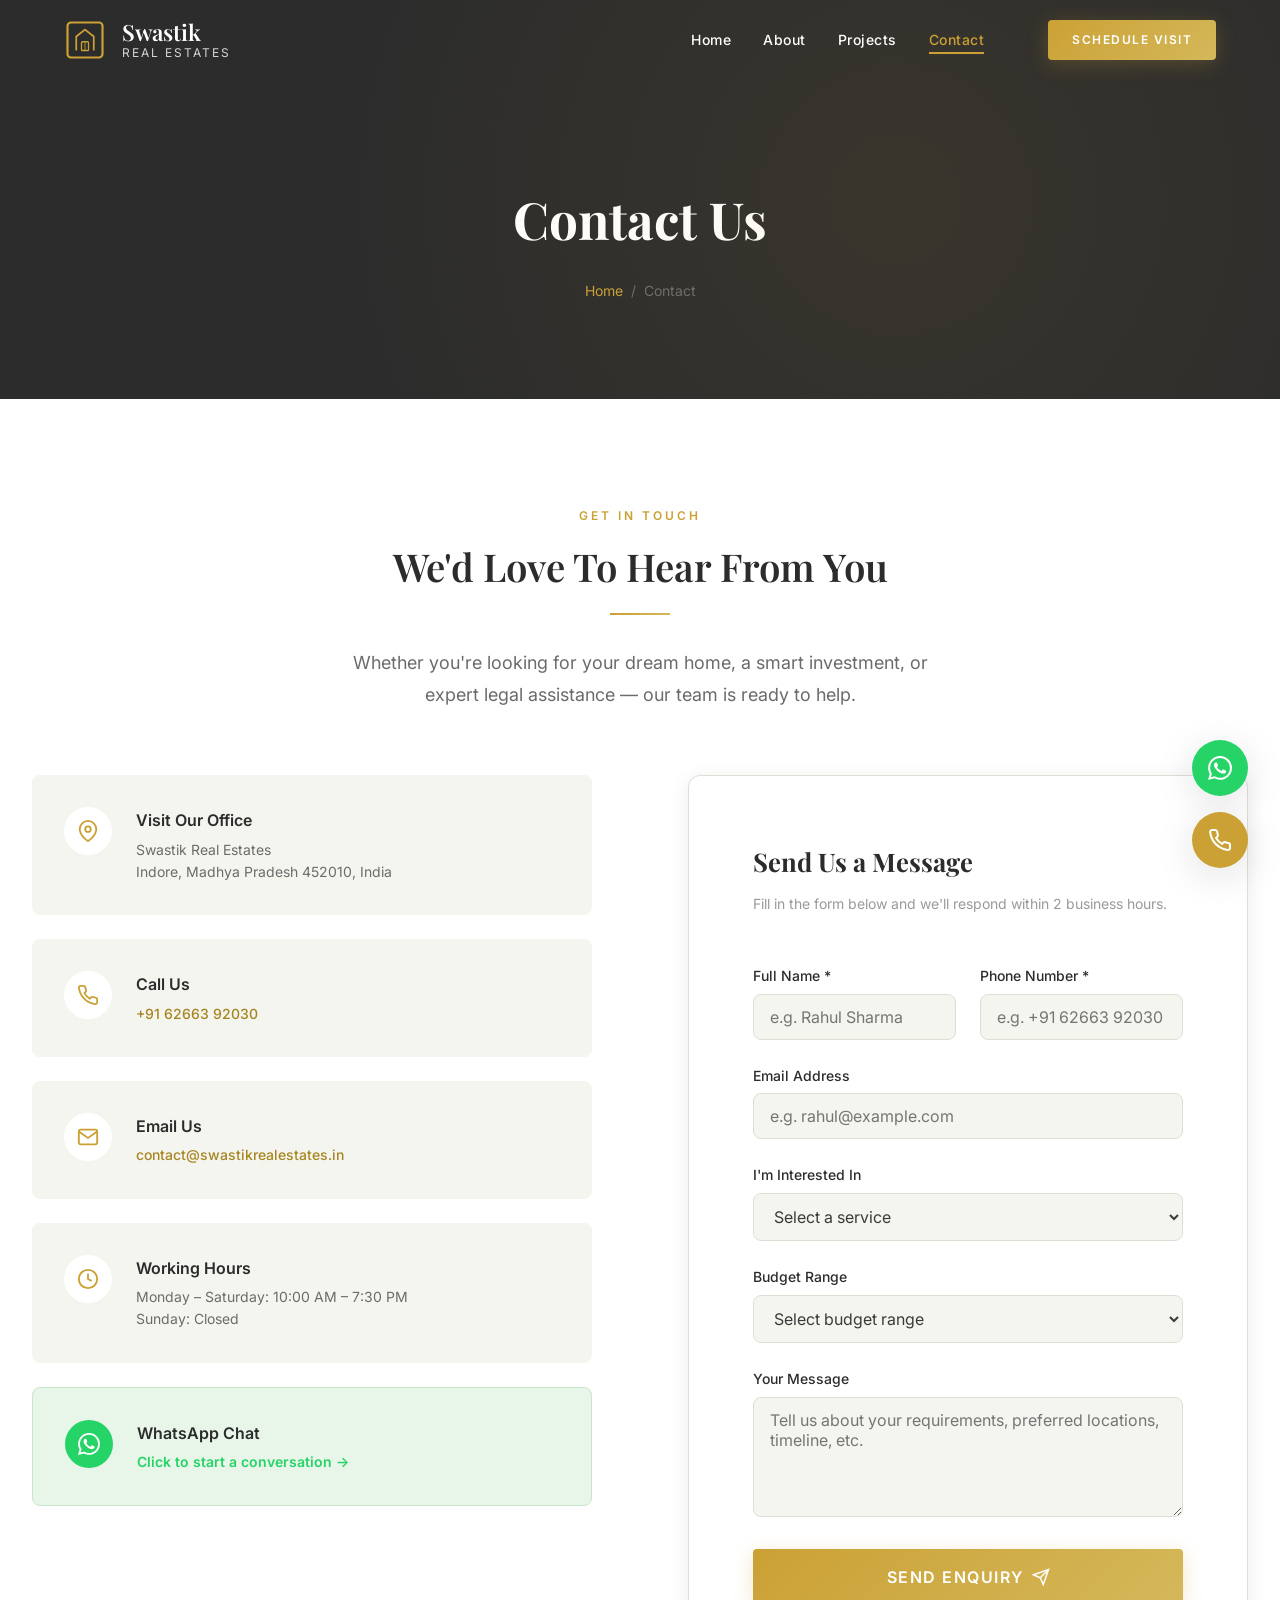
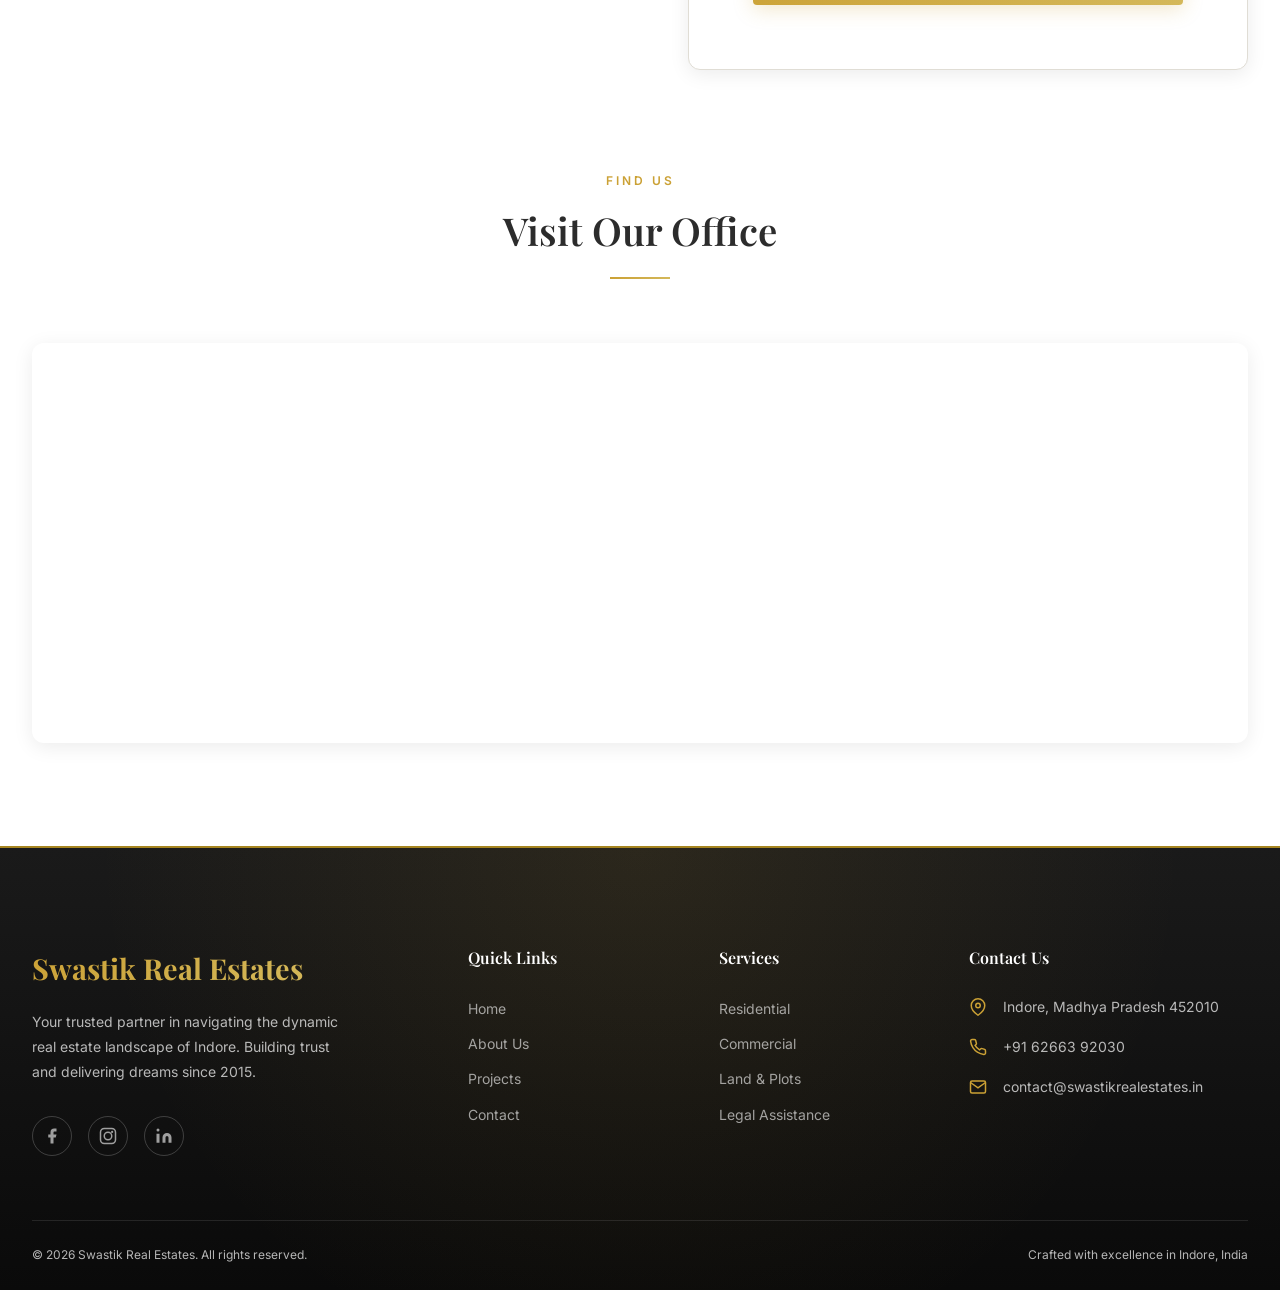
==== commit bfa11e57: "phone no updated" ====
--- a/contact.html
+++ b/contact.html
@@ -82,7 +82,7 @@
               </div>
               <div>
                 <div class="contact-info-card__title">Call Us</div>
-                <div class="contact-info-card__value"><a href="tel:+919876543210">+91 98765 43210</a></div>
+                <div class="contact-info-card__value"><a href="tel:+916266392030">+91 62663 92030</a></div>
               </div>
             </div>
 
@@ -112,7 +112,7 @@
               </div>
               <div>
                 <div class="contact-info-card__title">WhatsApp Chat</div>
-                <div class="contact-info-card__value"><a href="https://wa.me/919876543210?text=Hi%2C%20I%27m%20interested%20in%20your%20properties" target="_blank" rel="noopener" style="color:#25D366;font-weight:600;">Click to start a conversation →</a></div>
+                <div class="contact-info-card__value"><a href="https://wa.me/916266392030?text=Hi%2C%20I%27m%20interested%20in%20your%20properties" target="_blank" rel="noopener" style="color:#25D366;font-weight:600;">Click to start a conversation →</a></div>
               </div>
             </div>
           </div>
@@ -131,7 +131,7 @@
                   </div>
                   <div class="form-group">
                     <label for="contact-phone">Phone Number *</label>
-                    <input type="tel" id="contact-phone" name="phone" placeholder="e.g. +91 98765 43210" required>
+                    <input type="tel" id="contact-phone" name="phone" placeholder="e.g. +91 62663 92030" required>
                   </div>
                 </div>
 
@@ -228,7 +228,7 @@
         <div>
           <h4 class="footer__heading">Contact Us</h4>
           <div class="footer__contact-item"><svg viewBox="0 0 24 24" fill="none" stroke="currentColor" stroke-width="2"><path d="M21 10c0 7-9 13-9 13s-9-6-9-13a9 9 0 0 1 18 0z"/><circle cx="12" cy="10" r="3"/></svg><span>Indore, Madhya Pradesh 452010</span></div>
-          <div class="footer__contact-item"><svg viewBox="0 0 24 24" fill="none" stroke="currentColor" stroke-width="2"><path d="M22 16.92v3a2 2 0 0 1-2.18 2 19.79 19.79 0 0 1-8.63-3.07 19.5 19.5 0 0 1-6-6 19.79 19.79 0 0 1-3.07-8.67A2 2 0 0 1 4.11 2h3a2 2 0 0 1 2 1.72c.127.96.362 1.903.7 2.81a2 2 0 0 1-.45 2.11L8.09 9.91a16 16 0 0 0 6 6l1.27-1.27a2 2 0 0 1 2.11-.45c.907.338 1.85.573 2.81.7A2 2 0 0 1 22 16.92z"/></svg><span><a href="tel:+919876543210">+91 98765 43210</a></span></div>
+          <div class="footer__contact-item"><svg viewBox="0 0 24 24" fill="none" stroke="currentColor" stroke-width="2"><path d="M22 16.92v3a2 2 0 0 1-2.18 2 19.79 19.79 0 0 1-8.63-3.07 19.5 19.5 0 0 1-6-6 19.79 19.79 0 0 1-3.07-8.67A2 2 0 0 1 4.11 2h3a2 2 0 0 1 2 1.72c.127.96.362 1.903.7 2.81a2 2 0 0 1-.45 2.11L8.09 9.91a16 16 0 0 0 6 6l1.27-1.27a2 2 0 0 1 2.11-.45c.907.338 1.85.573 2.81.7A2 2 0 0 1 22 16.92z"/></svg><span><a href="tel:+916266392030">+91 62663 92030</a></span></div>
           <div class="footer__contact-item"><svg viewBox="0 0 24 24" fill="none" stroke="currentColor" stroke-width="2"><path d="M4 4h16c1.1 0 2 .9 2 2v12c0 1.1-.9 2-2 2H4c-1.1 0-2-.9-2-2V6c0-1.1.9-2 2-2z"/><polyline points="22,6 12,13 2,6"/></svg><span><a href="mailto:contact@swastikrealestates.in">contact@swastikrealestates.in</a></span></div>
         </div>
       </div>
@@ -240,12 +240,12 @@
   </footer>
 
   <div class="floating-btns">
-    <a href="https://wa.me/919876543210" class="floating-btn floating-btn--whatsapp" aria-label="WhatsApp" target="_blank" rel="noopener"><svg viewBox="0 0 24 24" fill="currentColor"><path d="M17.472 14.382c-.297-.149-1.758-.867-2.03-.967-.273-.099-.471-.148-.67.15-.197.297-.767.966-.94 1.164-.173.199-.347.223-.644.075-.297-.15-1.255-.463-2.39-1.475-.883-.788-1.48-1.761-1.653-2.059-.173-.297-.018-.458.13-.606.134-.133.298-.347.446-.52.149-.174.198-.298.298-.497.099-.198.05-.371-.025-.52-.075-.149-.669-1.612-.916-2.207-.242-.579-.487-.5-.669-.51-.173-.008-.371-.01-.57-.01-.198 0-.52.074-.792.372-.272.297-1.04 1.016-1.04 2.479 0 1.462 1.065 2.875 1.213 3.074.149.198 2.096 3.2 5.077 4.487.709.306 1.262.489 1.694.625.712.227 1.36.195 1.871.118.571-.085 1.758-.719 2.006-1.413.248-.694.248-1.289.173-1.413-.074-.124-.272-.198-.57-.347m-5.421 7.403h-.004a9.87 9.87 0 01-5.031-1.378l-.361-.214-3.741.982.998-3.648-.235-.374a9.86 9.86 0 01-1.51-5.26c.001-5.45 4.436-9.884 9.888-9.884 2.64 0 5.122 1.03 6.988 2.898a9.825 9.825 0 012.893 6.994c-.003 5.45-4.437 9.884-9.885 9.884m8.413-18.297A11.815 11.815 0 0012.05 0C5.495 0 .16 5.335.157 11.892c0 2.096.547 4.142 1.588 5.945L.057 24l6.305-1.654a11.882 11.882 0 005.683 1.448h.005c6.554 0 11.89-5.335 11.893-11.893a11.821 11.821 0 00-3.48-8.413z"/></svg></a>
-    <a href="tel:+919876543210" class="floating-btn floating-btn--call" aria-label="Call us"><svg viewBox="0 0 24 24" fill="none" stroke="currentColor" stroke-width="2"><path d="M22 16.92v3a2 2 0 0 1-2.18 2 19.79 19.79 0 0 1-8.63-3.07 19.5 19.5 0 0 1-6-6 19.79 19.79 0 0 1-3.07-8.67A2 2 0 0 1 4.11 2h3a2 2 0 0 1 2 1.72 12.84 12.84 0 0 0 .7 2.81 2 2 0 0 1-.45 2.11L8.09 9.91a16 16 0 0 0 6 6l1.27-1.27a2 2 0 0 1 2.11-.45 12.84 12.84 0 0 0 2.81.7A2 2 0 0 1 22 16.92z"/></svg></a>
+    <a href="https://wa.me/916266392030" class="floating-btn floating-btn--whatsapp" aria-label="WhatsApp" target="_blank" rel="noopener"><svg viewBox="0 0 24 24" fill="currentColor"><path d="M17.472 14.382c-.297-.149-1.758-.867-2.03-.967-.273-.099-.471-.148-.67.15-.197.297-.767.966-.94 1.164-.173.199-.347.223-.644.075-.297-.15-1.255-.463-2.39-1.475-.883-.788-1.48-1.761-1.653-2.059-.173-.297-.018-.458.13-.606.134-.133.298-.347.446-.52.149-.174.198-.298.298-.497.099-.198.05-.371-.025-.52-.075-.149-.669-1.612-.916-2.207-.242-.579-.487-.5-.669-.51-.173-.008-.371-.01-.57-.01-.198 0-.52.074-.792.372-.272.297-1.04 1.016-1.04 2.479 0 1.462 1.065 2.875 1.213 3.074.149.198 2.096 3.2 5.077 4.487.709.306 1.262.489 1.694.625.712.227 1.36.195 1.871.118.571-.085 1.758-.719 2.006-1.413.248-.694.248-1.289.173-1.413-.074-.124-.272-.198-.57-.347m-5.421 7.403h-.004a9.87 9.87 0 01-5.031-1.378l-.361-.214-3.741.982.998-3.648-.235-.374a9.86 9.86 0 01-1.51-5.26c.001-5.45 4.436-9.884 9.888-9.884 2.64 0 5.122 1.03 6.988 2.898a9.825 9.825 0 012.893 6.994c-.003 5.45-4.437 9.884-9.885 9.884m8.413-18.297A11.815 11.815 0 0012.05 0C5.495 0 .16 5.335.157 11.892c0 2.096.547 4.142 1.588 5.945L.057 24l6.305-1.654a11.882 11.882 0 005.683 1.448h.005c6.554 0 11.89-5.335 11.893-11.893a11.821 11.821 0 00-3.48-8.413z"/></svg></a>
+    <a href="tel:+916266392030" class="floating-btn floating-btn--call" aria-label="Call us"><svg viewBox="0 0 24 24" fill="none" stroke="currentColor" stroke-width="2"><path d="M22 16.92v3a2 2 0 0 1-2.18 2 19.79 19.79 0 0 1-8.63-3.07 19.5 19.5 0 0 1-6-6 19.79 19.79 0 0 1-3.07-8.67A2 2 0 0 1 4.11 2h3a2 2 0 0 1 2 1.72 12.84 12.84 0 0 0 .7 2.81 2 2 0 0 1-.45 2.11L8.09 9.91a16 16 0 0 0 6 6l1.27-1.27a2 2 0 0 1 2.11-.45 12.84 12.84 0 0 0 2.81.7A2 2 0 0 1 22 16.92z"/></svg></a>
   </div>
   <div class="mobile-cta-bar">
-    <a href="tel:+919876543210" class="mobile-cta-bar__call"><svg width="18" height="18" viewBox="0 0 24 24" fill="none" stroke="currentColor" stroke-width="2"><path d="M22 16.92v3a2 2 0 0 1-2.18 2 19.79 19.79 0 0 1-8.63-3.07 19.5 19.5 0 0 1-6-6 19.79 19.79 0 0 1-3.07-8.67A2 2 0 0 1 4.11 2h3a2 2 0 0 1 2 1.72 12.84 12.84 0 0 0 .7 2.81 2 2 0 0 1-.45 2.11L8.09 9.91a16 16 0 0 0 6 6l1.27-1.27a2 2 0 0 1 2.11-.45 12.84 12.84 0 0 0 2.81.7A2 2 0 0 1 22 16.92z"/></svg>Call Now</a>
-    <a href="https://wa.me/919876543210" class="mobile-cta-bar__whatsapp" target="_blank" rel="noopener"><svg width="18" height="18" viewBox="0 0 24 24" fill="currentColor"><path d="M17.472 14.382c-.297-.149-1.758-.867-2.03-.967-.273-.099-.471-.148-.67.15-.197.297-.767.966-.94 1.164-.173.199-.347.223-.644.075-.297-.15-1.255-.463-2.39-1.475-.883-.788-1.48-1.761-1.653-2.059-.173-.297-.018-.458.13-.606.134-.133.298-.347.446-.52.149-.174.198-.298.298-.497.099-.198.05-.371-.025-.52-.075-.149-.669-1.612-.916-2.207-.242-.579-.487-.5-.669-.51-.173-.008-.371-.01-.57-.01-.198 0-.52.074-.792.372-.272.297-1.04 1.016-1.04 2.479 0 1.462 1.065 2.875 1.213 3.074.149.198 2.096 3.2 5.077 4.487.709.306 1.262.489 1.694.625.712.227 1.36.195 1.871.118.571-.085 1.758-.719 2.006-1.413.248-.694.248-1.289.173-1.413-.074-.124-.272-.198-.57-.347m-5.421 7.403h-.004a9.87 9.87 0 01-5.031-1.378l-.361-.214-3.741.982.998-3.648-.235-.374a9.86 9.86 0 01-1.51-5.26c.001-5.45 4.436-9.884 9.888-9.884 2.64 0 5.122 1.03 6.988 2.898a9.825 9.825 0 012.893 6.994c-.003 5.45-4.437 9.884-9.885 9.884m8.413-18.297A11.815 11.815 0 0012.05 0C5.495 0 .16 5.335.157 11.892c0 2.096.547 4.142 1.588 5.945L.057 24l6.305-1.654a11.882 11.882 0 005.683 1.448h.005c6.554 0 11.89-5.335 11.893-11.893a11.821 11.821 0 00-3.48-8.413z"/></svg>WhatsApp</a>
+    <a href="tel:+916266392030" class="mobile-cta-bar__call"><svg width="18" height="18" viewBox="0 0 24 24" fill="none" stroke="currentColor" stroke-width="2"><path d="M22 16.92v3a2 2 0 0 1-2.18 2 19.79 19.79 0 0 1-8.63-3.07 19.5 19.5 0 0 1-6-6 19.79 19.79 0 0 1-3.07-8.67A2 2 0 0 1 4.11 2h3a2 2 0 0 1 2 1.72 12.84 12.84 0 0 0 .7 2.81 2 2 0 0 1-.45 2.11L8.09 9.91a16 16 0 0 0 6 6l1.27-1.27a2 2 0 0 1 2.11-.45 12.84 12.84 0 0 0 2.81.7A2 2 0 0 1 22 16.92z"/></svg>Call Now</a>
+    <a href="https://wa.me/916266392030" class="mobile-cta-bar__whatsapp" target="_blank" rel="noopener"><svg width="18" height="18" viewBox="0 0 24 24" fill="currentColor"><path d="M17.472 14.382c-.297-.149-1.758-.867-2.03-.967-.273-.099-.471-.148-.67.15-.197.297-.767.966-.94 1.164-.173.199-.347.223-.644.075-.297-.15-1.255-.463-2.39-1.475-.883-.788-1.48-1.761-1.653-2.059-.173-.297-.018-.458.13-.606.134-.133.298-.347.446-.52.149-.174.198-.298.298-.497.099-.198.05-.371-.025-.52-.075-.149-.669-1.612-.916-2.207-.242-.579-.487-.5-.669-.51-.173-.008-.371-.01-.57-.01-.198 0-.52.074-.792.372-.272.297-1.04 1.016-1.04 2.479 0 1.462 1.065 2.875 1.213 3.074.149.198 2.096 3.2 5.077 4.487.709.306 1.262.489 1.694.625.712.227 1.36.195 1.871.118.571-.085 1.758-.719 2.006-1.413.248-.694.248-1.289.173-1.413-.074-.124-.272-.198-.57-.347m-5.421 7.403h-.004a9.87 9.87 0 01-5.031-1.378l-.361-.214-3.741.982.998-3.648-.235-.374a9.86 9.86 0 01-1.51-5.26c.001-5.45 4.436-9.884 9.888-9.884 2.64 0 5.122 1.03 6.988 2.898a9.825 9.825 0 012.893 6.994c-.003 5.45-4.437 9.884-9.885 9.884m8.413-18.297A11.815 11.815 0 0012.05 0C5.495 0 .16 5.335.157 11.892c0 2.096.547 4.142 1.588 5.945L.057 24l6.305-1.654a11.882 11.882 0 005.683 1.448h.005c6.554 0 11.89-5.335 11.893-11.893a11.821 11.821 0 00-3.48-8.413z"/></svg>WhatsApp</a>
   </div>
 
   <script src="js/script.js"></script>
--- a/css/style.css
+++ b/css/style.css
@@ -1086,9 +1086,22 @@
    FOOTER
    ================================================ */
 .footer {
-  background: var(--color-dark);
+  background: linear-gradient(to bottom, #1a1a1a, #0a0a0a);
   color: rgba(255,255,255,0.7);
   padding-top: var(--space-3xl);
+  position: relative;
+  border-top: 2px solid var(--color-gold-dark);
+}
+.footer::before {
+  content: '';
+  position: absolute;
+  top: 0; left: 0; right: 0; bottom: 0;
+  background: radial-gradient(circle at 50% 0%, rgba(203,161,53,0.1), transparent 70%);
+  pointer-events: none;
+}
+.footer .container {
+  position: relative;
+  z-index: 1;
 }
 
 .footer__grid {
@@ -1101,9 +1114,12 @@
 
 .footer__brand-logo {
   font-family: var(--font-heading);
-  font-size: 1.5rem;
-  font-weight: 600;
-  color: var(--color-white);
+  font-size: 1.8rem;
+  font-weight: 700;
+  background: linear-gradient(135deg, var(--color-gold), var(--color-gold-light));
+  -webkit-background-clip: text;
+  -webkit-text-fill-color: transparent;
+  display: inline-block;
   margin-bottom: var(--space-sm);
 }
 
@@ -1940,15 +1956,15 @@
   }
 
   .floating-btns {
+    display: flex;
+  }
+
+  .mobile-cta-bar {
     display: none;
   }
 
-  .mobile-cta-bar {
-    display: flex;
-  }
-
   body {
-    padding-bottom: 70px;
+    padding-bottom: 0;
   }
 }
 
@@ -1971,6 +1987,18 @@
     display: none;
   }
 
+  .contact-form {
+    padding: var(--space-lg);
+  }
+
+  .contact-info-card {
+    padding: var(--space-md);
+  }
+
+  .contact-info-card__value {
+    word-break: break-word;
+  }
+
   .trust-bar__grid {
     grid-template-columns: 1fr 1fr;
     gap: var(--space-sm);
